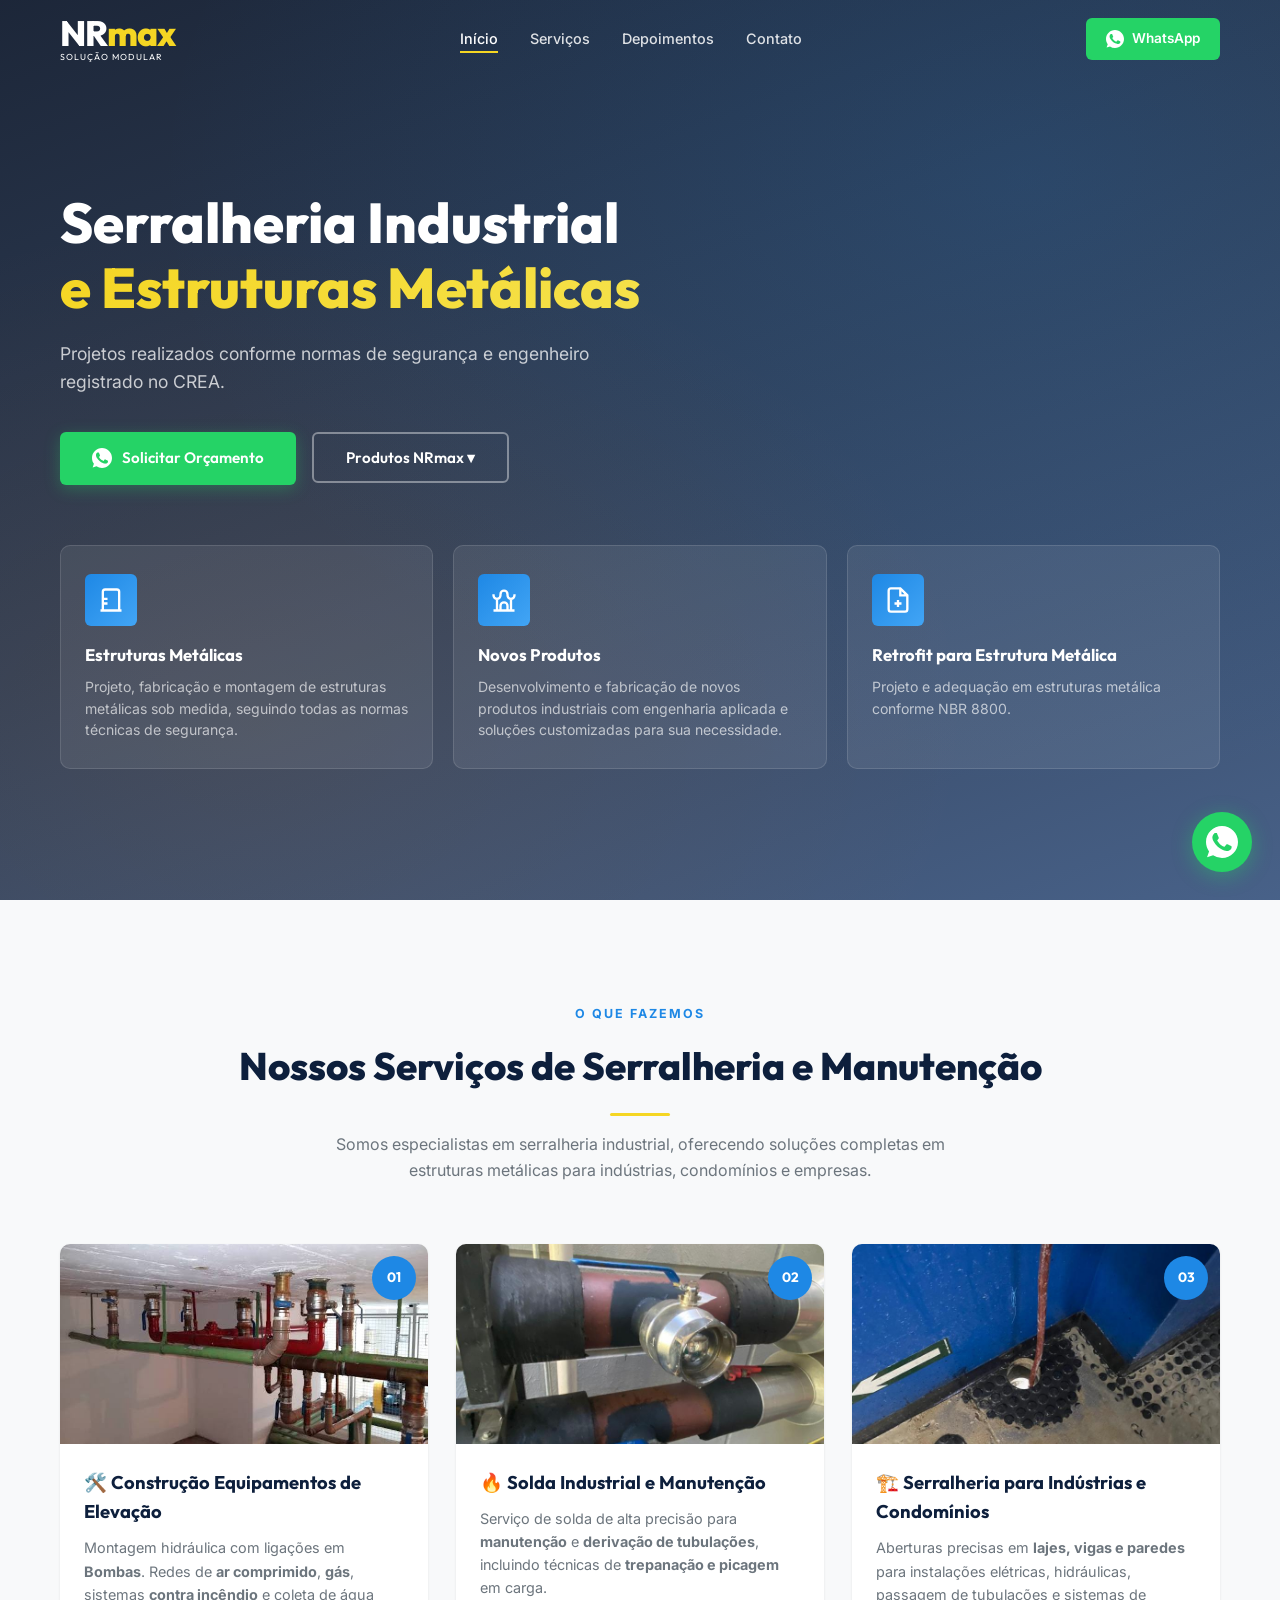
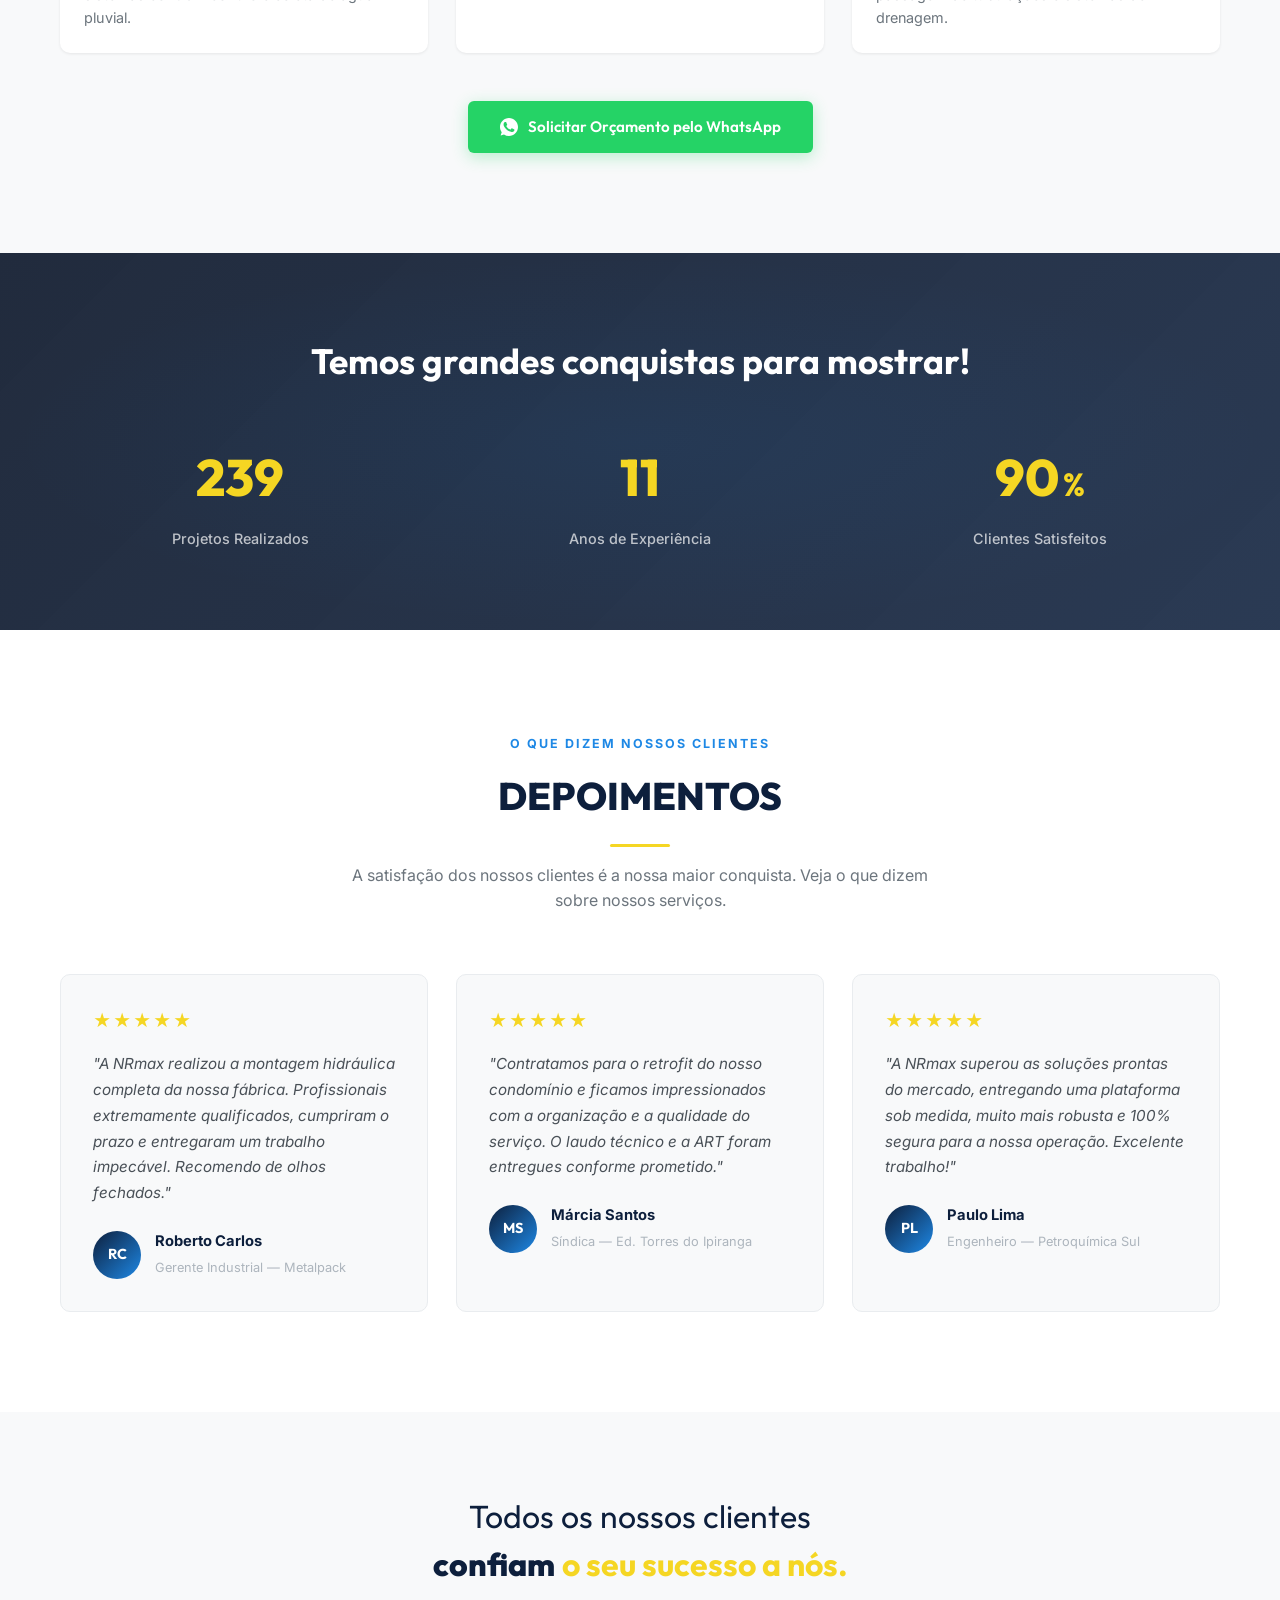
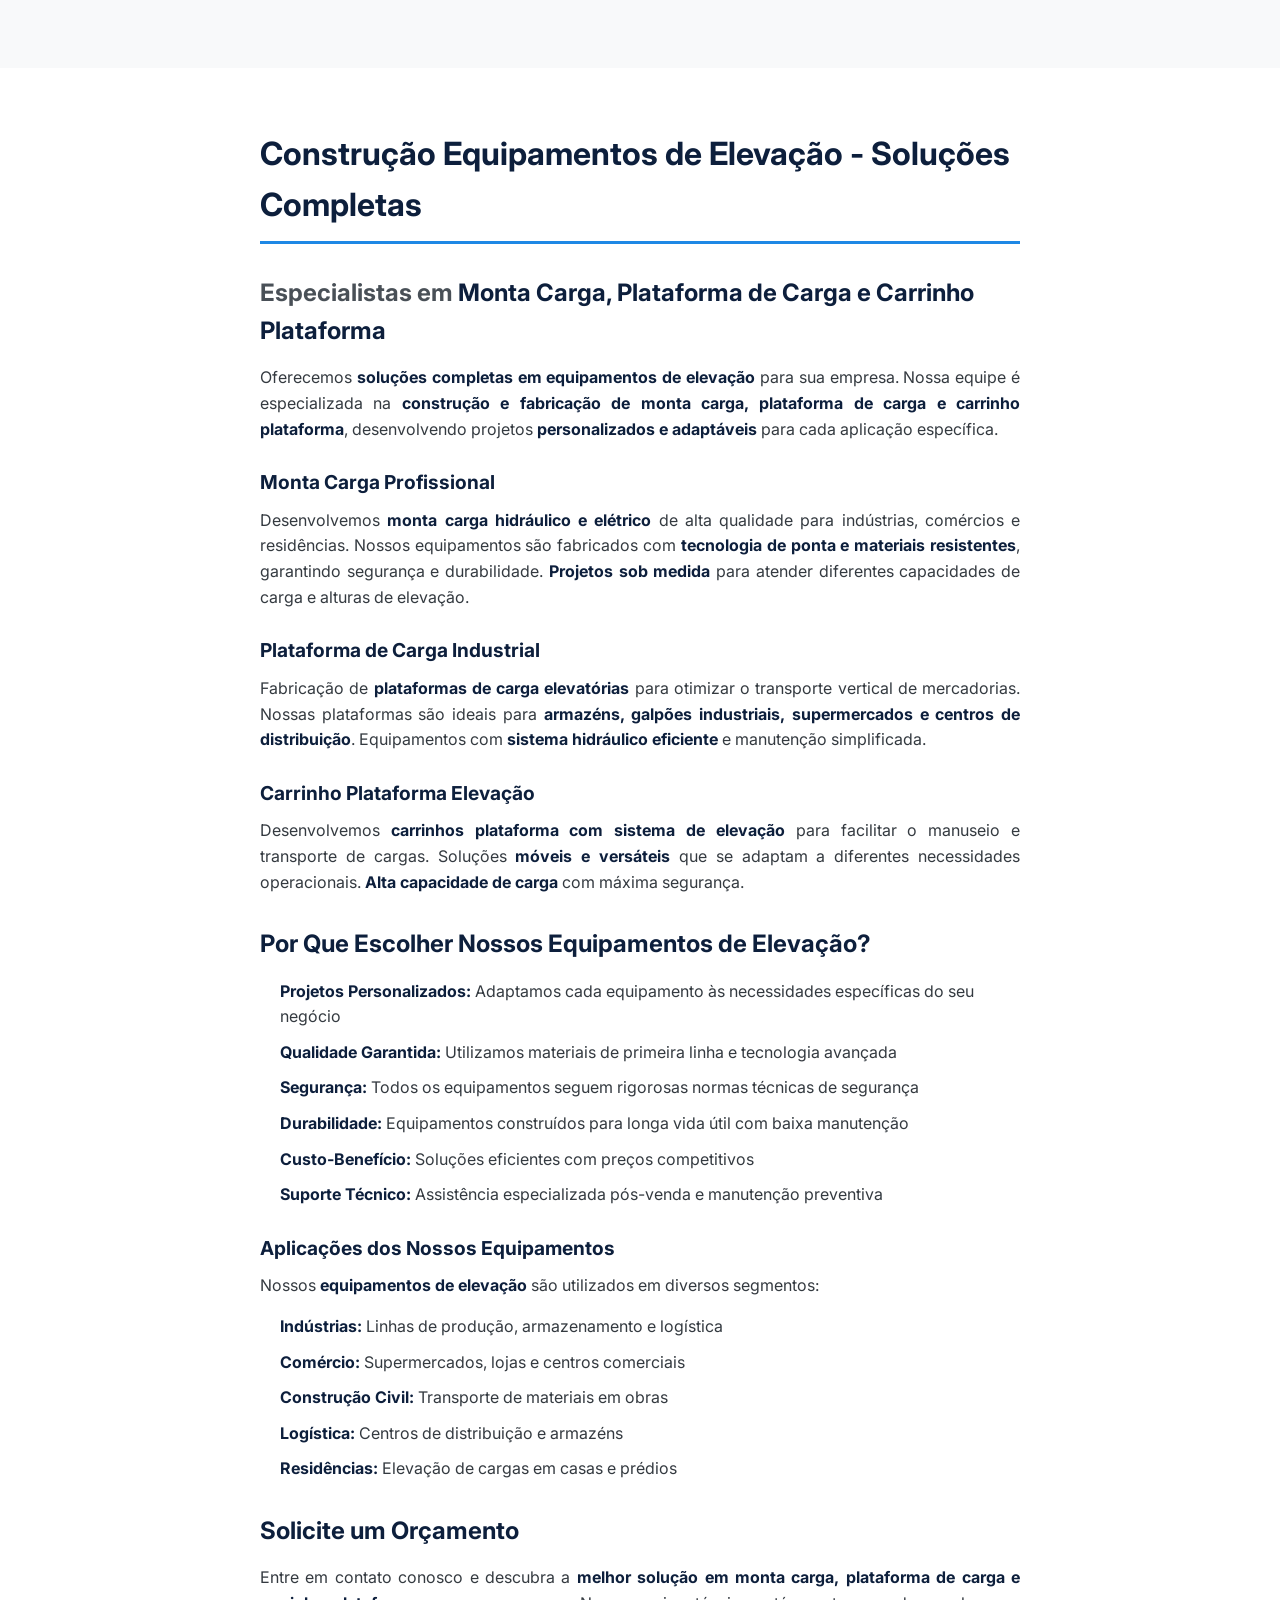
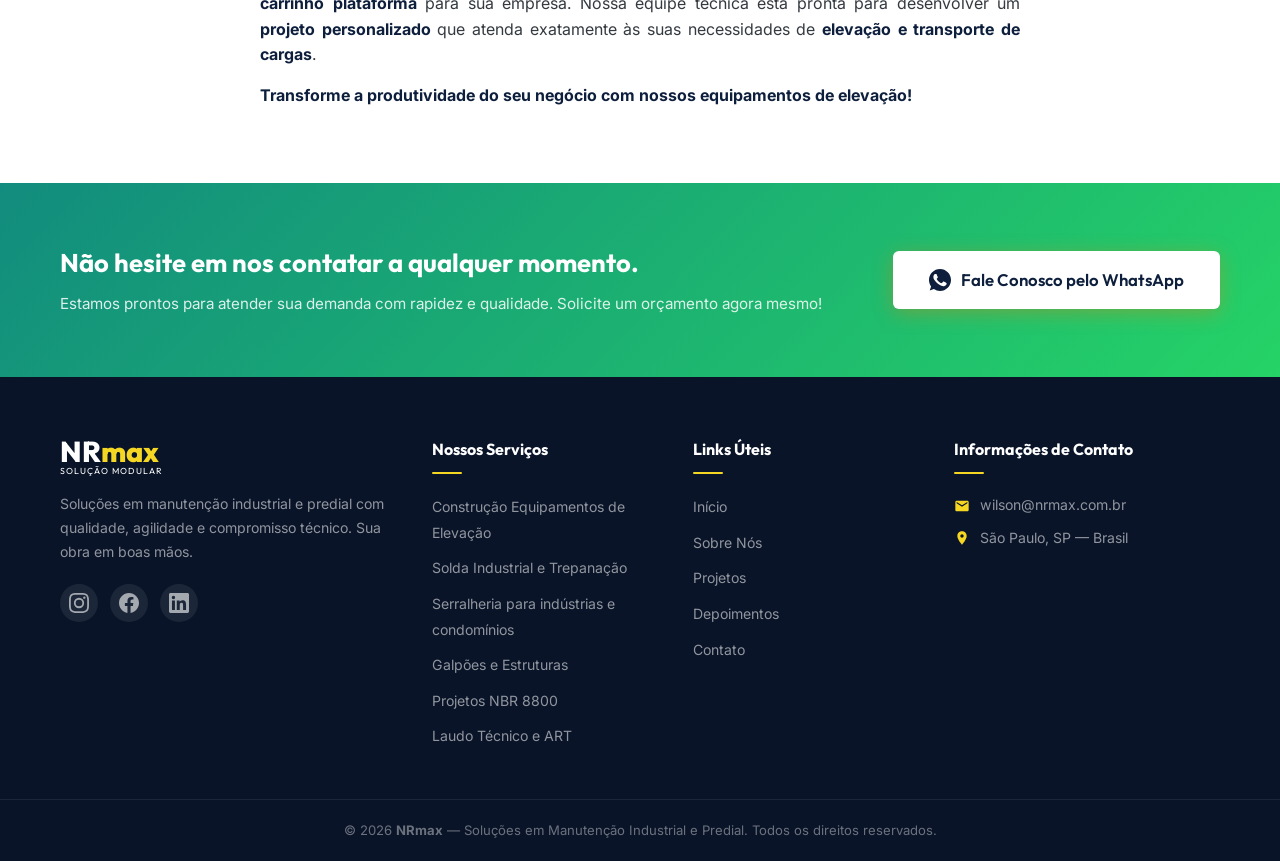
==== index.html @ ecb9a8c0 "feat: adiciona secao SEO equipamentos de elevacao" ====
<!DOCTYPE html>
<html lang="pt-BR">

<head>
    <meta charset="UTF-8">
    <meta name="viewport" content="width=device-width, initial-scale=1.0">
    <meta name="google-site-verification" content="oML-uaiuYmUW7hUOKLRVwJRN2dQovYmiRewHsom52R8" />
    <link rel="icon" type="image/png" href="assets/favicon.png">

    <!-- 1. TÍTULO E DESCRIÇÃO OTIMIZADOS -->
    <title>Serralheria Industrial e Estruturas Metálicas em SP | NRmax</title>
    <meta name="description"
        content="Especialista em serralheria industrial, estruturas metálicas e manutenção predial em São Paulo. Retrofit, tubulações, galpões e laudos com ART. Solicite orçamento!">
    <meta name="keywords"
        content="retrofit industrial, manutenção predial, tubulações, furo em carga, furo em concreto, estruturas metálicas, galpões, laudo técnico, ART, NBR 8800">

    <!-- 2. CANONICAL E OPEN GRAPH (Redes Sociais) -->
    <link rel="canonical" href="https://nrmax.com.br/">
    <meta property="og:title" content="Serralheria Industrial e Estruturas Metálicas em SP | NRmax">
    <meta property="og:description"
        content="Especialista em serralheria, estruturas metálicas e manutenção industrial. Projetos sob medida com qualidade e segurança.">
    <meta property="og:type" content="website">
    <meta property="og:url" content="https://nrmax.com.br/">
    <meta property="og:image" content="https://nrmax.com.br/assets/imagem1.jpg">
    <meta property="og:locale" content="pt_BR">

    <!-- 3. SCHEMA MARKUP (Dados Estruturados para o Google) -->
    <script type="application/ld+json">
    {
      "@context": "https://schema.org",
      "@type": "LocalBusiness",
      "name": "NRmax - Serralheria e Estruturas Metálicas",
      "image": "https://nrmax.com.br/assets/imagem1.jpg",
      "description": "Soluções em manutenção industrial e predial, retrofit, estruturas metálicas e tubulações.",
      "address": {
        "@type": "PostalAddress",
        "addressLocality": "São Paulo",
        "addressRegion": "SP",
        "addressCountry": "BR"
      },
      "telephone": "+55-11-999999999",
      "url": "https://nrmax.com.br/",
      "priceRange": "$$"
    }
    </script>

    <link rel="preconnect" href="https://fonts.googleapis.com">
    <link rel="preconnect" href="https://fonts.gstatic.com" crossorigin>
    <link
        href="https://fonts.googleapis.com/css2?family=Inter:wght@300;400;500;600;700;800;900&family=Outfit:wght@400;500;600;700;800&display=swap"
        rel="stylesheet">
    <link rel="stylesheet" href="styles.css">
</head>

<body>

    <!-- ========== WHATSAPP FLOATING BUTTON ========== -->
    <a href="https://wa.me/5511967809326?text=Olá!%20Gostaria%20de%20solicitar%20um%20orçamento." class="whatsapp-float"
        target="_blank" rel="noopener" aria-label="Fale conosco pelo WhatsApp" id="whatsapp-float">
        <svg viewBox="0 0 32 32" width="32" height="32" fill="#fff">
            <path
                d="M16.004 0h-.008C7.174 0 0 7.176 0 16.004c0 3.5 1.132 6.744 3.054 9.378L1.054 31.2l6.042-1.94a15.9 15.9 0 008.908 2.736C24.826 31.996 32 24.82 32 16.004 32 7.176 24.826 0 16.004 0zm9.35 22.616c-.394 1.11-1.946 2.032-3.194 2.302-.856.182-1.972.328-5.732-1.232-4.81-1.996-7.904-6.876-8.142-7.194-.228-.318-1.918-2.554-1.918-4.872s1.214-3.456 1.644-3.928c.43-.472.94-.59 1.254-.59.314 0 .63.002.904.016.29.014.68-.11 1.064.812.394.946 1.34 3.264 1.458 3.502.118.238.198.514.04.83-.158.318-.238.514-.474.792-.238.278-.498.62-.712.832-.238.238-.486.496-.208.972.278.474 1.234 2.036 2.65 3.298 1.82 1.622 3.354 2.126 3.828 2.364.474.238.752.198 1.03-.118.278-.318 1.194-1.392 1.512-1.87.318-.474.636-.394 1.072-.236.434.158 2.754 1.3 3.228 1.536.474.238.79.354.908.55.118.198.118 1.132-.276 2.224z" />
        </svg>
        <span class="whatsapp-tooltip">Fale Conosco</span>
    </a>

    <!-- ========== HEADER / NAVBAR ========== -->
    <header class="header" id="header">
        <div class="container header-inner">
            <a href="#" class="logo" id="logo">
                <div class="logo-text"><span class="logo-nr">NR</span><span class="logo-max">max</span></div>
                <span class="logo-sub">Solução Modular</span>
            </a>
            <nav class="nav" id="nav">
                <ul class="nav-list">
                    <li><a href="#home" class="nav-link active">Início</a></li>
                    <li><a href="#servicos" class="nav-link">Serviços</a></li>
                    <li><a href="#depoimentos" class="nav-link">Depoimentos</a></li>
                    <li><a href="#contato" class="nav-link">Contato</a></li>
                </ul>
            </nav>
            <a href="https://wa.me/5511967809326?text=Olá!%20Gostaria%20de%20solicitar%20um%20orçamento."
                class="header-whatsapp-btn" target="_blank" rel="noopener" id="header-whatsapp">
                <svg viewBox="0 0 32 32" width="18" height="18" fill="#fff">
                    <path
                        d="M16.004 0h-.008C7.174 0 0 7.176 0 16.004c0 3.5 1.132 6.744 3.054 9.378L1.054 31.2l6.042-1.94a15.9 15.9 0 008.908 2.736C24.826 31.996 32 24.82 32 16.004 32 7.176 24.826 0 16.004 0zm9.35 22.616c-.394 1.11-1.946 2.032-3.194 2.302-.856.182-1.972.328-5.732-1.232-4.81-1.996-7.904-6.876-8.142-7.194-.228-.318-1.918-2.554-1.918-4.872s1.214-3.456 1.644-3.928c.43-.472.94-.59 1.254-.59.314 0 .63.002.904.016.29.014.68-.11 1.064.812.394.946 1.34 3.264 1.458 3.502.118.238.198.514.04.83-.158.318-.238.514-.474.792-.238.278-.498.62-.712.832-.238.238-.486.496-.208.972.278.474 1.234 2.036 2.65 3.298 1.82 1.622 3.354 2.126 3.828 2.364.474.238.752.198 1.03-.118.278-.318 1.194-1.392 1.512-1.87.318-.474.636-.394 1.072-.236.434.158 2.754 1.3 3.228 1.536.474.238.79.354.908.55.118.198.118 1.132-.276 2.224z" />
                </svg>
                WhatsApp
            </a>
            <button class="hamburger" id="hamburger" aria-label="Abrir menu">
                <span></span><span></span><span></span>
            </button>
        </div>
    </header>

    <!-- ========== HERO SECTION ========== -->
    <section class="hero" id="home">
        <div class="hero-overlay"></div>
        <div class="container hero-content">
            <!-- 4. H1 OTIMIZADO COM PALAVRAS-CHAVE -->
            <h1 class="hero-title">
                Serralheria Industrial<br>
                <span class="hero-highlight">e Estruturas Metálicas</span>
            </h1>
            <p class="hero-subtitle">Projetos realizados conforme normas de segurança e engenheiro registrado no CREA.
            </p>
            <div class="hero-buttons">
                <a href="https://wa.me/5511967809326?text=Olá!%20Gostaria%20de%20solicitar%20um%20orçamento."
                    class="btn btn-primary" target="_blank" rel="noopener" id="hero-cta">
                    <svg viewBox="0 0 32 32" width="20" height="20" fill="#fff">
                        <path
                            d="M16.004 0h-.008C7.174 0 0 7.176 0 16.004c0 3.5 1.132 6.744 3.054 9.378L1.054 31.2l6.042-1.94a15.9 15.9 0 008.908 2.736C24.826 31.996 32 24.82 32 16.004 32 7.176 24.826 0 16.004 0zm9.35 22.616c-.394 1.11-1.946 2.032-3.194 2.302-.856.182-1.972.328-5.732-1.232-4.81-1.996-7.904-6.876-8.142-7.194-.228-.318-1.918-2.554-1.918-4.872s1.214-3.456 1.644-3.928c.43-.472.94-.59 1.254-.59.314 0 .63.002.904.016.29.014.68-.11 1.064.812.394.946 1.34 3.264 1.458 3.502.118.238.198.514.04.83-.158.318-.238.514-.474.792-.238.278-.498.62-.712.832-.238.238-.486.496-.208.972.278.474 1.234 2.036 2.65 3.298 1.82 1.622 3.354 2.126 3.828 2.364.474.238.752.198 1.03-.118.278-.318 1.194-1.392 1.512-1.87.318-.474.636-.394 1.072-.236.434.158 2.754 1.3 3.228 1.536.474.238.79.354.908.55.118.198.118 1.132-.276 2.224z" />
                    </svg>
                    Solicitar Orçamento
                </a>
                <div class="dropdown" id="hero-services-btn">
                    <button class="btn btn-outline dropdown-toggle" type="button">Produtos NRmax ▾</button>
                    <div class="dropdown-menu">
                        <a href="https://plataforma.nrmax.com.br/" class="dropdown-item" target="_blank" rel="noopener">Plataforma De Carga</a>
                        <a href="https://freio.nrmax.com.br/" class="dropdown-item" target="_blank" rel="noopener">Freio Para Elevador</a>
                    </div>
                </div>
            </div>
            <!-- Retrofit Cards -->
            <div class="hero-cards">
                <div class="hero-card">
                    <div class="hero-card-icon">
                        <svg viewBox="0 0 24 24" fill="none" stroke="currentColor" stroke-width="2" width="28"
                            height="28">
                            <path
                                d="M19 21V5a2 2 0 00-2-2H7a2 2 0 00-2 2v16m14 0H5m14 0h2m-16 0H3m2-10h4m-4 4h4m6-8h.01M17 11h.01M17 15h.01" />
                        </svg>
                    </div>
                    <h3>Estruturas Metálicas</h3>
                    <p>Projeto, fabricação e montagem de estruturas metálicas sob medida, seguindo todas as normas
                        técnicas de segurança.</p>
                </div>
                <div class="hero-card">
                    <div class="hero-card-icon">
                        <svg viewBox="0 0 24 24" fill="none" stroke="currentColor" stroke-width="2" width="28"
                            height="28">
                            <path
                                d="M3 21h18M3 7v1a3 3 0 006 0V7m0 0a3 3 0 016 0v1a3 3 0 006 0V7M6 21V10m12 11V10M9 21v-4a3 3 0 016 0v4" />
                        </svg>
                    </div>
                    <h3>Novos Produtos</h3>
                    <p>Desenvolvimento e fabricação de novos produtos industriais com engenharia aplicada e soluções
                        customizadas para sua necessidade.</p>
                </div>
                <div class="hero-card">
                    <div class="hero-card-icon">
                        <svg viewBox="0 0 24 24" fill="none" stroke="currentColor" stroke-width="2" width="28"
                            height="28">
                            <path
                                d="M14 2H6a2 2 0 00-2 2v16a2 2 0 002 2h12a2 2 0 002-2V8z M14 2v6h6 M12 18v-6 M9 15h6" />
                        </svg>
                    </div>
                    <h3>Retrofit para Estrutura Metálica</h3>
                    <p>Projeto e adequação em estruturas metálica conforme NBR 8800.</p>
                </div>
            </div>
        </div>
    </section>

    <!-- ========== SERVICES SECTION ========== -->
    <section class="services" id="servicos">
        <div class="container">
            <div class="section-header">
                <span class="section-tag">O QUE FAZEMOS</span>
                <!-- 5. H2 OTIMIZADO -->
                <h2 class="section-title">Nossos Serviços de Serralheria e Manutenção</h2>
                <p class="section-description">Somos especialistas em serralheria industrial, oferecendo soluções
                    completas em estruturas metálicas para indústrias, condomínios e empresas.</p>
            </div>
            <div class="services-grid">
                <!-- Service 1 -->
                <div class="service-card" id="service-tubulacoes">
                    <div class="service-card-image">
                        <!-- 6. ALT TEXT OTIMIZADO -->
                        <img src="assets/imagem1.jpg"
                            alt="Criação de novos produtos e estruturas metálicas sob medida NRmax" loading="lazy">
                        <div class="service-card-overlay">
                            <span class="service-number">01</span>
                        </div>
                    </div>
                    <div class="service-card-content">
                        <!-- 7. EMOJIS E NEGRITOS ADICIONADOS -->
                        <h3>🛠️ Construção Equipamentos de Elevação</h3>
                        <p>Montagem hidráulica com ligações em <strong>Bombas</strong>. Redes de <strong>ar
                                comprimido</strong>, <strong>gás</strong>, sistemas <strong>contra incêndio</strong> e
                            coleta de água pluvial.</p>
                    </div>
                </div>
                <!-- Service 2 -->
                <div class="service-card" id="service-furo-carga">
                    <div class="service-card-image">
                        <img src="assets/imagem2.jpg"
                            alt="Serviço de solda industrial, trepanação e picagem em carga NRmax" loading="lazy">
                        <div class="service-card-overlay">
                            <span class="service-number">02</span>
                        </div>
                    </div>
                    <div class="service-card-content">
                        <h3>🔥 Solda Industrial e Manutenção</h3>
                        <p>Serviço de solda de alta precisão para <strong>manutenção</strong> e <strong>derivação de
                                tubulações</strong>, incluindo técnicas de <strong>trepanação e picagem</strong> em
                            carga.</p>
                    </div>
                </div>
                <!-- Service 3 -->
                <div class="service-card" id="service-furo-concreto">
                    <div class="service-card-image">
                        <img src="assets/imagem3.jpg"
                            alt="Serralheria industrial e predial para condomínios e fábricas NRmax" loading="lazy">
                        <div class="service-card-overlay">
                            <span class="service-number">03</span>
                        </div>
                    </div>
                    <div class="service-card-content">
                        <h3>🏗️ Serralheria para Indústrias e Condomínios</h3>
                        <p>Aberturas precisas em <strong>lajes, vigas e paredes</strong> para instalações elétricas,
                            hidráulicas, passagem de tubulações e sistemas de drenagem.</p>
                    </div>
                </div>
            </div>
            <!-- CTA within services -->
            <div class="services-cta">
                <a href="https://wa.me/5511967809326?text=Olá!%20Gostaria%20de%20saber%20mais%20sobre%20os%20serviços%20da%20NRmax."
                    class="btn btn-primary" target="_blank" rel="noopener" id="services-cta-btn">
                    <svg viewBox="0 0 32 32" width="18" height="18" fill="#fff">
                        <path
                            d="M16.004 0h-.008C7.174 0 0 7.176 0 16.004c0 3.5 1.132 6.744 3.054 9.378L1.054 31.2l6.042-1.94a15.9 15.9 0 008.908 2.736C24.826 31.996 32 24.82 32 16.004 32 7.176 24.826 0 16.004 0zm9.35 22.616c-.394 1.11-1.946 2.032-3.194 2.302-.856.182-1.972.328-5.732-1.232-4.81-1.996-7.904-6.876-8.142-7.194-.228-.318-1.918-2.554-1.918-4.872s1.214-3.456 1.644-3.928c.43-.472.94-.59 1.254-.59.314 0 .63.002.904.016.29.014.68-.11 1.064.812.394.946 1.34 3.264 1.458 3.502.118.238.198.514.04.83-.158.318-.238.514-.474.792-.238.278-.498.62-.712.832-.238.238-.486.496-.208.972.278.474 1.234 2.036 2.65 3.298 1.82 1.622 3.354 2.126 3.828 2.364.474.238.752.198 1.03-.118.278-.318 1.194-1.392 1.512-1.87.318-.474.636-.394 1.072-.236.434.158 2.754 1.3 3.228 1.536.474.238.79.354.908.55.118.198.118 1.132-.276 2.224z" />
                    </svg>
                    Solicitar Orçamento pelo WhatsApp
                </a>
            </div>
        </div>
    </section>

    <!-- ========== STATS / CONQUISTAS SECTION ========== -->
    <section class="stats" id="conquistas">
        <div class="stats-overlay"></div>
        <div class="container stats-content">
            <h2 class="stats-title">Temos grandes conquistas para mostrar!</h2>
            <div class="stats-grid">
                <div class="stat-item">
                    <span class="stat-number" data-target="261">0</span>
                    <span class="stat-label">Projetos Realizados</span>
                </div>
                <div class="stat-item">
                    <span class="stat-number" data-target="12">0</span>
                    <span class="stat-label">Anos de Experiência</span>
                </div>
                <div class="stat-item">
                    <span class="stat-number" data-target="98">0</span>
                    <span class="stat-suffix">%</span>
                    <span class="stat-label">Clientes Satisfeitos</span>
                </div>
            </div>
        </div>
    </section>

    <!-- ========== TESTIMONIALS SECTION ========== -->
    <section class="testimonials" id="depoimentos">
        <div class="container">
            <div class="section-header">
                <span class="section-tag">O QUE DIZEM NOSSOS CLIENTES</span>
                <h2 class="section-title">DEPOIMENTOS</h2>
                <p class="section-description">A satisfação dos nossos clientes é a nossa maior conquista. Veja o que
                    dizem sobre nossos serviços.</p>
            </div>
            <div class="testimonials-grid">
                <div class="testimonial-card" id="testimonial-1">
                    <div class="testimonial-stars">★★★★★</div>
                    <p class="testimonial-text">"A NRmax realizou a montagem hidráulica completa da nossa fábrica.
                        Profissionais extremamente qualificados, cumpriram o prazo e entregaram um trabalho impecável.
                        Recomendo de olhos fechados."</p>
                    <div class="testimonial-author">
                        <div class="testimonial-avatar">RC</div>
                        <div class="testimonial-info">
                            <strong>Roberto Carlos</strong>
                            <span>Gerente Industrial — Metalpack</span>
                        </div>
                    </div>
                </div>
                <div class="testimonial-card" id="testimonial-2">
                    <div class="testimonial-stars">★★★★★</div>
                    <p class="testimonial-text">"Contratamos para o retrofit do nosso condomínio e ficamos
                        impressionados com a organização e a qualidade do serviço. O laudo técnico e a ART foram
                        entregues conforme prometido."</p>
                    <div class="testimonial-author">
                        <div class="testimonial-avatar">MS</div>
                        <div class="testimonial-info">
                            <strong>Márcia Santos</strong>
                            <span>Síndica — Ed. Torres do Ipiranga</span>
                        </div>
                    </div>
                </div>
                <div class="testimonial-card" id="testimonial-3">
                    <div class="testimonial-stars">★★★★★</div>
                    <p class="testimonial-text">"A NRmax superou as soluções prontas do mercado, entregando uma
                        plataforma sob medida, muito mais robusta e 100% segura para a nossa operação. Excelente
                        trabalho!"</p>
                    <div class="testimonial-author">
                        <div class="testimonial-avatar">PL</div>
                        <div class="testimonial-info">
                            <strong>Paulo Lima</strong>
                            <span>Engenheiro — Petroquímica Sul</span>
                        </div>
                    </div>
                </div>
            </div>
        </div>
    </section>

    <!-- ========== TRUST / CLIENTS SECTION ========== -->
    <section class="trust-section">
        <div class="container">
            <h2 class="trust-title">Todos os nossos clientes<br><strong>confiam</strong> <span
                    class="highlight-orange">o seu sucesso a nós.</span></h2>
        </div>
    </section>

    <!-- ========== SEO - EQUIPAMENTOS DE ELEVAÇÃO ========== -->
    <section class="container-seo-elevacao">
        <h1>Construção Equipamentos de Elevação - Soluções Completas</h1>

        <h2>Especialistas em <strong>Monta Carga, Plataforma de Carga e Carrinho Plataforma</strong></h2>

        <p>Oferecemos <strong>soluções completas em equipamentos de elevação</strong> para sua empresa. Nossa equipe é especializada na <strong>construção e fabricação de monta carga, plataforma de carga e carrinho plataforma</strong>, desenvolvendo projetos <strong>personalizados e adaptáveis</strong> para cada aplicação específica.</p>

        <h3><strong>Monta Carga Profissional</strong></h3>
        <p>Desenvolvemos <strong>monta carga hidráulico e elétrico</strong> de alta qualidade para indústrias, comércios e residências. Nossos equipamentos são fabricados com <strong>tecnologia de ponta e materiais resistentes</strong>, garantindo segurança e durabilidade. <strong>Projetos sob medida</strong> para atender diferentes capacidades de carga e alturas de elevação.</p>

        <h3><strong>Plataforma de Carga Industrial</strong></h3>
        <p>Fabricação de <strong>plataformas de carga elevatórias</strong> para otimizar o transporte vertical de mercadorias. Nossas plataformas são ideais para <strong>armazéns, galpões industriais, supermercados e centros de distribuição</strong>. Equipamentos com <strong>sistema hidráulico eficiente</strong> e manutenção simplificada.</p>

        <h3><strong>Carrinho Plataforma Elevação</strong></h3>
        <p>Desenvolvemos <strong>carrinhos plataforma com sistema de elevação</strong> para facilitar o manuseio e transporte de cargas. Soluções <strong>móveis e versáteis</strong> que se adaptam a diferentes necessidades operacionais. <strong>Alta capacidade de carga</strong> com máxima segurança.</p>

        <h2><strong>Por Que Escolher Nossos Equipamentos de Elevação?</strong></h2>

        <ul>
            <li><strong>Projetos Personalizados:</strong> Adaptamos cada equipamento às necessidades específicas do seu negócio</li>
            <li><strong>Qualidade Garantida:</strong> Utilizamos materiais de primeira linha e tecnologia avançada</li>
            <li><strong>Segurança:</strong> Todos os equipamentos seguem rigorosas normas técnicas de segurança</li>
            <li><strong>Durabilidade:</strong> Equipamentos construídos para longa vida útil com baixa manutenção</li>
            <li><strong>Custo-Benefício:</strong> Soluções eficientes com preços competitivos</li>
            <li><strong>Suporte Técnico:</strong> Assistência especializada pós-venda e manutenção preventiva</li>
        </ul>

        <h3><strong>Aplicações dos Nossos Equipamentos</strong></h3>
        <p>Nossos <strong>equipamentos de elevação</strong> são utilizados em diversos segmentos:</p>
        <ul>
            <li><strong>Indústrias:</strong> Linhas de produção, armazenamento e logística</li>
            <li><strong>Comércio:</strong> Supermercados, lojas e centros comerciais</li>
            <li><strong>Construção Civil:</strong> Transporte de materiais em obras</li>
            <li><strong>Logística:</strong> Centros de distribuição e armazéns</li>
            <li><strong>Residências:</strong> Elevação de cargas em casas e prédios</li>
        </ul>

        <h2><strong>Solicite um Orçamento</strong></h2>
        <p>Entre em contato conosco e descubra a <strong>melhor solução em monta carga, plataforma de carga e carrinho plataforma</strong> para sua empresa. Nossa equipe técnica está pronta para desenvolver um <strong>projeto personalizado</strong> que atenda exatamente às suas necessidades de <strong>elevação e transporte de cargas</strong>.</p>

        <p><strong>Transforme a produtividade do seu negócio com nossos equipamentos de elevação!</strong></p>
    </section>

    <!-- ========== CTA BAND ========== -->
    <section class="cta-band" id="contato">
        <div class="container cta-band-content">
            <div class="cta-band-text">
                <h2>Não hesite em nos contatar a qualquer momento.</h2>
                <p>Estamos prontos para atender sua demanda com rapidez e qualidade. Solicite um orçamento agora mesmo!
                </p>
            </div>
            <a href="https://wa.me/5511967809326?text=Olá!%20Gostaria%20de%20solicitar%20um%20orçamento%20com%20a%20NRmax."
                class="btn btn-cta" target="_blank" rel="noopener" id="cta-band-btn">
                <svg viewBox="0 0 32 32" width="22" height="22" fill="#0d1f3c">
                    <path
                        d="M16.004 0h-.008C7.174 0 0 7.176 0 16.004c0 3.5 1.132 6.744 3.054 9.378L1.054 31.2l6.042-1.94a15.9 15.9 0 008.908 2.736C24.826 31.996 32 24.82 32 16.004 32 7.176 24.826 0 16.004 0zm9.35 22.616c-.394 1.11-1.946 2.032-3.194 2.302-.856.182-1.972.328-5.732-1.232-4.81-1.996-7.904-6.876-8.142-7.194-.228-.318-1.918-2.554-1.918-4.872s1.214-3.456 1.644-3.928c.43-.472.94-.59 1.254-.59.314 0 .63.002.904.016.29.014.68-.11 1.064.812.394.946 1.34 3.264 1.458 3.502.118.238.198.514.04.83-.158.318-.238.514-.474.792-.238.278-.498.62-.712.832-.238.238-.486.496-.208.972.278.474 1.234 2.036 2.65 3.298 1.82 1.622 3.354 2.126 3.828 2.364.474.238.752.198 1.03-.118.278-.318 1.194-1.392 1.512-1.87.318-.474.636-.394 1.072-.236.434.158 2.754 1.3 3.228 1.536.474.238.79.354.908.55.118.198.118 1.132-.276 2.224z" />
                </svg>
                Fale Conosco pelo WhatsApp
            </a>
        </div>
    </section>

    <!-- ========== FOOTER ========== -->
    <footer class="footer">
        <div class="container footer-grid">
            <div class="footer-col footer-about">
                <a href="#" class="footer-logo">
                    <div class="logo-text"><span class="logo-nr">NR</span><span class="logo-max">max</span></div>
                    <span class="logo-sub">Solução Modular</span>
                </a>
                <p>Soluções em manutenção industrial e predial com qualidade, agilidade e compromisso técnico. Sua obra
                    em boas mãos.</p>
                <div class="footer-social">
                    <a href="#" aria-label="Instagram" class="social-link">
                        <svg viewBox="0 0 24 24" width="20" height="20" fill="currentColor">
                            <path
                                d="M12 2.163c3.204 0 3.584.012 4.85.07 3.252.148 4.771 1.691 4.919 4.919.058 1.265.069 1.645.069 4.849 0 3.205-.012 3.584-.069 4.849-.149 3.225-1.664 4.771-4.919 4.919-1.266.058-1.644.07-4.85.07-3.204 0-3.584-.012-4.849-.07-3.26-.149-4.771-1.699-4.919-4.92-.058-1.265-.07-1.644-.07-4.849 0-3.204.013-3.583.07-4.849.149-3.227 1.664-4.771 4.919-4.919 1.266-.057 1.645-.069 4.849-.069zM12 0C8.741 0 8.333.014 7.053.072 2.695.272.273 2.69.073 7.052.014 8.333 0 8.741 0 12c0 3.259.014 3.668.072 4.948.2 4.358 2.618 6.78 6.98 6.98C8.333 23.986 8.741 24 12 24c3.259 0 3.668-.014 4.948-.072 4.354-.2 6.782-2.618 6.979-6.98.059-1.28.073-1.689.073-4.948 0-3.259-.014-3.667-.072-4.947-.196-4.354-2.617-6.78-6.979-6.98C15.668.014 15.259 0 12 0zm0 5.838a6.162 6.162 0 100 12.324 6.162 6.162 0 000-12.324zM12 16a4 4 0 110-8 4 4 0 010 8zm6.406-11.845a1.44 1.44 0 100 2.881 1.44 1.44 0 000-2.881z" />
                        </svg>
                    </a>
                    <a href="#" aria-label="Facebook" class="social-link">
                        <svg viewBox="0 0 24 24" width="20" height="20" fill="currentColor">
                            <path
                                d="M24 12.073c0-6.627-5.373-12-12-12s-12 5.373-12 12c0 5.99 4.388 10.954 10.125 11.854v-8.385H7.078v-3.47h3.047V9.43c0-3.007 1.792-4.669 4.533-4.669 1.312 0 2.686.235 2.686.235v2.953H15.83c-1.491 0-1.956.925-1.956 1.874v2.25h3.328l-.532 3.47h-2.796v8.385C19.612 23.027 24 18.062 24 12.073z" />
                        </svg>
                    </a>
                    <a href="#" aria-label="LinkedIn" class="social-link">
                        <svg viewBox="0 0 24 24" width="20" height="20" fill="currentColor">
                            <path
                                d="M20.447 20.452h-3.554v-5.569c0-1.328-.027-3.037-1.852-3.037-1.853 0-2.136 1.445-2.136 2.939v5.667H9.351V9h3.414v1.561h.046c.477-.9 1.637-1.85 3.37-1.85 3.601 0 4.267 2.37 4.267 5.455v6.286zM5.337 7.433a2.062 2.062 0 01-2.063-2.065 2.064 2.064 0 112.063 2.065zm1.782 13.019H3.555V9h3.564v11.452zM22.225 0H1.771C.792 0 0 .774 0 1.729v20.542C0 23.227.792 24 1.771 24h20.451C23.2 24 24 23.227 24 22.271V1.729C24 .774 23.2 0 22.222 0h.003z" />
                        </svg>
                    </a>
                </div>
            </div>
            <div class="footer-col">
                <h4>Nossos Serviços</h4>
                <ul>
                    <!-- 8. LINK DUPLICADO NO FOOTER CORRIGIDO -->
                    <li><a href="#servicos">Construção Equipamentos de Elevação</a></li>
                    <li><a href="#servicos">Solda Industrial e Trepanação</a></li>
                    <li><a href="#servicos">Serralheria para indústrias e condomínios</a></li>
                    <li><a href="#servicos">Galpões e Estruturas</a></li>
                    <li><a href="#servicos">Projetos NBR 8800</a></li>
                    <li><a href="#servicos">Laudo Técnico e ART</a></li>
                </ul>
            </div>
            <div class="footer-col">
                <h4>Links Úteis</h4>
                <ul>
                    <li><a href="#home">Início</a></li>
                    <li><a href="#sobre">Sobre Nós</a></li>
                    <li><a href="#projetos">Projetos</a></li>
                    <li><a href="#depoimentos">Depoimentos</a></li>
                    <li><a href="#contato">Contato</a></li>
                </ul>
            </div>
            <div class="footer-col">
                <h4>Informações de Contato</h4>
                <ul class="footer-contact">
                    <li>
                        <svg viewBox="0 0 24 24" width="16" height="16" fill="currentColor">
                            <path
                                d="M20 4H4c-1.1 0-1.99.9-1.99 2L2 18c0 1.1.9 2 2 2h16c1.1 0 2-.9 2-2V6c0-1.1-.9-2-2-2zm0 4l-8 5-8-5V6l8 5 8-5v2z" />
                        </svg>
                        wilson@nrmax.com.br
                    </li>
                    <li>
                        <svg viewBox="0 0 24 24" width="16" height="16" fill="currentColor">
                            <path
                                d="M12 2C8.13 2 5 5.13 5 9c0 5.25 7 13 7 13s7-7.75 7-13c0-3.87-3.13-7-7-7zm0 9.5c-1.38 0-2.5-1.12-2.5-2.5s1.12-2.5 2.5-2.5 2.5 1.12 2.5 2.5-1.12 2.5-2.5 2.5z" />
                        </svg>
                        São Paulo, SP — Brasil
                    </li>
                </ul>
            </div>
        </div>
        <div class="footer-bottom">
            <div class="container footer-bottom-inner">
                <p>&copy; 2026 <strong>NRmax</strong> — Soluções em Manutenção Industrial e Predial. Todos os direitos
                    reservados.</p>
            </div>
        </div>
    </footer>

    <script src="script.js"></script>
</body>

</html>
---- styles.css ----
/* ========================================
   NRmax — Soluções em Manutenção Industrial e Predial
   Global Stylesheet
   ======================================== */

/* ===== RESET & BASE ===== */
*, *::before, *::after {
    margin: 0;
    padding: 0;
    box-sizing: border-box;
}

:root {
    --primary: #0d1f3c;
    --primary-dark: #091428;
    --primary-light: #1a3a6b;
    --accent: #1e88e5;
    --accent-light: #42a5f5;
    --accent-dark: #1565c0;
    --orange: #f5d623;
    --orange-light: #f5e14b;
    --green-whatsapp: #25d366;
    --green-whatsapp-dark: #128c7e;
    --white: #ffffff;
    --gray-50: #f8f9fa;
    --gray-100: #f1f3f5;
    --gray-200: #e9ecef;
    --gray-300: #dee2e6;
    --gray-400: #ced4da;
    --gray-500: #adb5bd;
    --gray-600: #6c757d;
    --gray-700: #495057;
    --gray-800: #343a40;
    --gray-900: #212529;
    --font-primary: 'Outfit', 'Inter', sans-serif;
    --font-body: 'Inter', sans-serif;
    --shadow-sm: 0 1px 3px rgba(0,0,0,.08);
    --shadow-md: 0 4px 16px rgba(0,0,0,.1);
    --shadow-lg: 0 8px 32px rgba(0,0,0,.15);
    --shadow-xl: 0 16px 48px rgba(0,0,0,.2);
    --radius-sm: 6px;
    --radius-md: 10px;
    --radius-lg: 16px;
    --radius-xl: 24px;
    --transition: .3s cubic-bezier(.4,0,.2,1);
}

html {
    scroll-behavior: smooth;
    font-size: 16px;
}

body {
    font-family: var(--font-body);
    color: var(--gray-800);
    background: var(--white);
    line-height: 1.6;
    overflow-x: hidden;
    -webkit-font-smoothing: antialiased;
    -moz-osx-font-smoothing: grayscale;
}

img {
    max-width: 100%;
    height: auto;
    display: block;
}

a {
    text-decoration: none;
    color: inherit;
    transition: var(--transition);
}

ul {
    list-style: none;
}

.container {
    width: 100%;
    max-width: 1200px;
    margin: 0 auto;
    padding: 0 20px;
}

/* ===== WHATSAPP FLOATING BUTTON ===== */
.whatsapp-float {
    position: fixed;
    bottom: 28px;
    right: 28px;
    width: 60px;
    height: 60px;
    background: var(--green-whatsapp);
    border-radius: 50%;
    display: flex;
    align-items: center;
    justify-content: center;
    z-index: 9999;
    box-shadow: 0 4px 20px rgba(37, 211, 102, .4);
    transition: var(--transition);
    animation: pulseWA 2s infinite;
}

.whatsapp-float:hover {
    transform: scale(1.12);
    box-shadow: 0 6px 28px rgba(37, 211, 102, .55);
}

.whatsapp-float .whatsapp-tooltip {
    position: absolute;
    right: 72px;
    background: var(--gray-900);
    color: var(--white);
    padding: 8px 14px;
    border-radius: var(--radius-sm);
    font-size: .82rem;
    font-weight: 500;
    white-space: nowrap;
    opacity: 0;
    pointer-events: none;
    transform: translateX(8px);
    transition: var(--transition);
}

.whatsapp-float:hover .whatsapp-tooltip {
    opacity: 1;
    transform: translateX(0);
}

@keyframes pulseWA {
    0% { box-shadow: 0 0 0 0 rgba(37,211,102,.5); }
    70% { box-shadow: 0 0 0 16px rgba(37,211,102,0); }
    100% { box-shadow: 0 0 0 0 rgba(37,211,102,0); }
}

/* ===== HEADER ===== */
.header {
    position: fixed;
    top: 0;
    left: 0;
    width: 100%;
    z-index: 1000;
    background: transparent;
    transition: var(--transition);
    padding: 16px 0;
}

.header.scrolled {
    background: rgba(13, 31, 60, .97);
    backdrop-filter: blur(12px);
    padding: 10px 0;
    box-shadow: 0 2px 20px rgba(0,0,0,.2);
}

.header-inner {
    display: flex;
    align-items: center;
    justify-content: space-between;
}

.logo {
    font-family: var(--font-primary);
    font-size: 2.2rem;
    font-weight: 800;
    letter-spacing: -1px;
    display: flex;
    flex-direction: column;
    line-height: 1;
}

.logo-text {
    display: flex;
    align-items: baseline;
}

.logo-nr {
    color: var(--white);
}

.logo-max {
    color: var(--orange);
}

.logo-sub {
    font-size: 0.55rem;
    font-weight: 400;
    color: var(--white);
    letter-spacing: 1px;
    text-transform: uppercase;
    margin-top: 2px;
}

.nav-list {
    display: flex;
    gap: 32px;
}

.nav-link {
    color: rgba(255,255,255,.85);
    font-size: .9rem;
    font-weight: 500;
    position: relative;
    padding: 4px 0;
}

.nav-link::after {
    content: '';
    position: absolute;
    bottom: -2px;
    left: 0;
    width: 0;
    height: 2px;
    background: var(--orange);
    transition: var(--transition);
}

.nav-link:hover,
.nav-link.active {
    color: var(--white);
}

.nav-link:hover::after,
.nav-link.active::after {
    width: 100%;
}

.header-whatsapp-btn {
    display: flex;
    align-items: center;
    gap: 8px;
    background: var(--green-whatsapp);
    color: var(--white);
    padding: 10px 20px;
    border-radius: var(--radius-sm);
    font-size: .85rem;
    font-weight: 600;
    transition: var(--transition);
}

.header-whatsapp-btn:hover {
    background: var(--green-whatsapp-dark);
    transform: translateY(-1px);
}

/* Hamburger */
.hamburger {
    display: none;
    flex-direction: column;
    gap: 5px;
    background: none;
    border: none;
    cursor: pointer;
    padding: 4px;
    z-index: 1001;
}

.hamburger span {
    width: 26px;
    height: 2.5px;
    background: var(--white);
    border-radius: 2px;
    transition: var(--transition);
}

.hamburger.active span:nth-child(1) {
    transform: rotate(45deg) translate(5px, 5px);
}

.hamburger.active span:nth-child(2) {
    opacity: 0;
}

.hamburger.active span:nth-child(3) {
    transform: rotate(-45deg) translate(6px, -6px);
}

/* ===== BUTTONS ===== */
.btn {
    display: inline-flex;
    align-items: center;
    gap: 10px;
    padding: 14px 32px;
    border-radius: var(--radius-sm);
    font-family: var(--font-primary);
    font-size: .95rem;
    font-weight: 600;
    cursor: pointer;
    border: none;
    transition: var(--transition);
    white-space: nowrap;
}

.btn-primary {
    background: var(--green-whatsapp);
    color: var(--white);
    box-shadow: 0 4px 16px rgba(37, 211, 102, .3);
}

.btn-primary:hover {
    background: var(--green-whatsapp-dark);
    transform: translateY(-2px);
    box-shadow: 0 6px 24px rgba(37, 211, 102, .45);
}

.btn-outline {
    background: transparent;
    color: var(--white);
    border: 2px solid rgba(255,255,255,.4);
}

.btn-outline:hover {
    background: rgba(255,255,255,.1);
    border-color: var(--white);
    transform: translateY(-2px);
}

/* Dropdown */
.dropdown {
    position: relative;
    display: inline-block;
    z-index: 10;
}

.dropdown-toggle {
    cursor: pointer;
    display: inline-flex;
    align-items: center;
    gap: 6px;
}

.dropdown-menu {
    display: none;
    position: absolute;
    top: 100%;
    left: 0;
    min-width: 280px;
    background: var(--white);
    border-radius: 8px;
    box-shadow: 0 8px 30px rgba(0,0,0,.18);
    margin-top: 8px;
    z-index: 99999;
    overflow: hidden;
}

.dropdown-menu.show {
    display: block;
}

.dropdown-item {
    display: block;
    padding: 12px 20px;
    color: var(--dark);
    text-decoration: none;
    font-size: 0.95rem;
    cursor: pointer;
    pointer-events: auto;
    position: relative;
    z-index: 1;
    transition: background .2s, color .2s;
}

.dropdown-item:hover {
    background: var(--green-light);
    color: var(--primary);
    text-decoration: underline;
}

.btn-small {
    padding: 10px 24px;
    font-size: .85rem;
}

.btn-light {
    background: var(--white);
    color: var(--primary);
}

.btn-light:hover {
    background: var(--gray-100);
    transform: translateY(-2px);
}

.btn-outline-light {
    background: transparent;
    color: var(--white);
    border: 2px solid rgba(255,255,255,.5);
}

.btn-outline-light:hover {
    background: rgba(255,255,255,.12);
    border-color: var(--white);
}

.btn-cta {
    background: var(--orange);
    color: var(--white);
    padding: 16px 36px;
    font-size: 1.05rem;
    box-shadow: 0 4px 20px rgba(245, 124, 0, .35);
}

.btn-cta:hover {
    background: var(--orange-light);
    transform: translateY(-2px);
    box-shadow: 0 8px 28px rgba(245, 124, 0, .5);
}

/* ===== HERO SECTION ===== */
.hero {
    position: relative;
    min-height: 100vh;
    display: flex;
    align-items: center;
    background: 
        linear-gradient(160deg, rgba(9, 20, 40, .92) 0%, rgba(13, 31, 60, .85) 50%, rgba(26, 58, 107, .8) 100%),
        url('https://images.unsplash.com/photo-1504307651254-35680f356dfd?w=1600&q=80') center/cover no-repeat;
    padding: 140px 0 80px;
}

.hero-overlay {
    position: absolute;
    inset: 0;
    background: 
        radial-gradient(ellipse at 80% 20%, rgba(30, 136, 229, .15) 0%, transparent 60%),
        radial-gradient(ellipse at 20% 80%, rgba(245, 124, 0, .08) 0%, transparent 50%);
    pointer-events: none;
}

.hero-content {
    position: relative;
    z-index: 2;
}

.hero-badge {
    display: inline-block;
    background: rgba(255,255,255,.12);
    backdrop-filter: blur(8px);
    border: 1px solid rgba(255,255,255,.15);
    color: rgba(255,255,255,.9);
    padding: 8px 20px;
    border-radius: 50px;
    font-size: .82rem;
    font-weight: 500;
    letter-spacing: .5px;
    text-transform: uppercase;
    margin-bottom: 28px;
    animation: fadeInUp .6s ease both;
}

.hero-title {
    font-family: var(--font-primary);
    font-size: 3.5rem;
    font-weight: 800;
    color: var(--white);
    line-height: 1.15;
    margin-bottom: 20px;
    animation: fadeInUp .6s ease .1s both;
}

.hero-highlight {
    background: linear-gradient(135deg, var(--orange), var(--orange-light));
    -webkit-background-clip: text;
    -webkit-text-fill-color: transparent;
    background-clip: text;
}

.hero-subtitle {
    color: rgba(255,255,255,.75);
    font-size: 1.1rem;
    max-width: 600px;
    margin-bottom: 36px;
    animation: fadeInUp .6s ease .2s both;
}

.hero-buttons {
    display: flex;
    gap: 16px;
    flex-wrap: wrap;
    margin-bottom: 60px;
    animation: fadeInUp .6s ease .3s both;
    position: relative;
    z-index: 5;
}

/* Hero Retrofit Cards */
.hero-cards {
    display: grid;
    grid-template-columns: repeat(3, 1fr);
    gap: 20px;
    animation: fadeInUp .6s ease .4s both;
    position: relative;
    z-index: 1;
}

.hero-card {
    background: rgba(255,255,255,.08);
    backdrop-filter: blur(12px);
    border: 1px solid rgba(255,255,255,.12);
    border-radius: var(--radius-md);
    padding: 28px 24px;
    transition: var(--transition);
    cursor: default;
}

.hero-card:hover {
    background: rgba(255,255,255,.14);
    border-color: rgba(255,255,255,.25);
    transform: translateY(-4px);
}

.hero-card-icon {
    width: 52px;
    height: 52px;
    background: linear-gradient(135deg, var(--accent), var(--accent-light));
    border-radius: var(--radius-sm);
    display: flex;
    align-items: center;
    justify-content: center;
    color: var(--white);
    margin-bottom: 16px;
}

.hero-card h3 {
    font-family: var(--font-primary);
    color: var(--white);
    font-size: 1.05rem;
    font-weight: 700;
    margin-bottom: 8px;
}

.hero-card p {
    color: rgba(255,255,255,.65);
    font-size: .88rem;
    line-height: 1.5;
}

/* ===== COMMITMENT SECTION ===== */
.commitment {
    position: relative;
    padding: 100px 0;
    background: 
        linear-gradient(135deg, rgba(9, 20, 40, .88) 0%, rgba(13, 31, 60, .82) 100%),
        url('https://images.unsplash.com/photo-1581092160607-ee22621dd758?w=1400&q=80') center/cover no-repeat;
    overflow: hidden;
}

.commitment-bg {
    position: absolute;
    inset: 0;
    background: radial-gradient(ellipse at 70% 50%, rgba(30, 136, 229, .12), transparent 70%);
}

.commitment-content {
    position: relative;
    z-index: 2;
}

.commitment-title {
    font-family: var(--font-primary);
    font-size: 2.5rem;
    font-weight: 700;
    color: var(--white);
    line-height: 1.3;
    margin-bottom: 32px;
}

.highlight-text {
    color: var(--orange);
}

.commitment-buttons {
    display: flex;
    gap: 16px;
    flex-wrap: wrap;
}

/* ===== SERVICES SECTION ===== */
.services {
    padding: 100px 0;
    background: var(--gray-50);
}

.section-header {
    text-align: center;
    margin-bottom: 60px;
}

.section-tag {
    display: inline-block;
    color: var(--accent);
    font-size: .78rem;
    font-weight: 700;
    letter-spacing: 2px;
    text-transform: uppercase;
    margin-bottom: 12px;
}

.section-title {
    font-family: var(--font-primary);
    font-size: 2.4rem;
    font-weight: 800;
    color: var(--primary);
    margin-bottom: 16px;
    position: relative;
}

.section-title::after {
    content: '';
    display: block;
    width: 60px;
    height: 3px;
    background: var(--orange);
    margin: 16px auto 0;
    border-radius: 2px;
}

.section-description {
    color: var(--gray-600);
    font-size: 1rem;
    max-width: 620px;
    margin: 0 auto;
}

/* Services Grid */
.services-grid {
    display: grid;
    grid-template-columns: repeat(3, 1fr);
    gap: 28px;
}

.service-card {
    background: var(--white);
    border-radius: var(--radius-md);
    overflow: hidden;
    box-shadow: var(--shadow-sm);
    transition: var(--transition);
}

.service-card:hover {
    transform: translateY(-6px);
    box-shadow: var(--shadow-lg);
}

.service-card-image {
    position: relative;
    height: 200px;
    overflow: hidden;
}

.service-card-image img {
    width: 100%;
    height: 100%;
    object-fit: cover;
    transition: transform .5s ease;
}

.service-card:hover .service-card-image img {
    transform: scale(1.08);
}

.service-card-overlay {
    position: absolute;
    top: 12px;
    right: 12px;
    width: 44px;
    height: 44px;
    background: var(--accent);
    border-radius: 50%;
    display: flex;
    align-items: center;
    justify-content: center;
}

.service-number {
    color: var(--white);
    font-family: var(--font-primary);
    font-size: .85rem;
    font-weight: 700;
}

.service-card-content {
    padding: 24px;
}

.service-card-content h3 {
    font-family: var(--font-primary);
    font-size: 1.15rem;
    font-weight: 700;
    color: var(--primary);
    margin-bottom: 10px;
}

.service-card-content p {
    color: var(--gray-600);
    font-size: .9rem;
    line-height: 1.6;
}

.services-cta {
    text-align: center;
    margin-top: 48px;
}

/* ===== STATS SECTION ===== */
.stats {
    position: relative;
    padding: 80px 0;
    background: 
        linear-gradient(135deg, rgba(9, 20, 40, .9), rgba(13, 31, 60, .88)),
        url('https://images.unsplash.com/photo-1565008447742-97f6f38c985c?w=1400&q=80') center/cover no-repeat;
}

.stats-overlay {
    position: absolute;
    inset: 0;
    background: radial-gradient(ellipse at 50% 50%, rgba(30, 136, 229, .08), transparent 70%);
}

.stats-content {
    position: relative;
    z-index: 2;
    text-align: center;
}

.stats-title {
    font-family: var(--font-primary);
    font-size: 2.2rem;
    font-weight: 700;
    color: var(--white);
    margin-bottom: 48px;
}

.stats-grid {
    display: grid;
    grid-template-columns: repeat(3, 1fr);
    gap: 40px;
    justify-content: center;
}

.stat-item {
    text-align: center;
}

.stat-number {
    font-family: var(--font-primary);
    font-size: 3.2rem;
    font-weight: 800;
    color: var(--orange);
    display: inline;
}

.stat-suffix {
    font-family: var(--font-primary);
    font-size: 2rem;
    font-weight: 700;
    color: var(--orange);
}

.stat-label {
    display: block;
    color: rgba(255,255,255,.7);
    font-size: .9rem;
    font-weight: 500;
    margin-top: 8px;
}

/* ===== TESTIMONIALS ===== */
.testimonials {
    padding: 100px 0;
    background: var(--white);
}

.testimonials-grid {
    display: grid;
    grid-template-columns: repeat(3, 1fr);
    gap: 28px;
}

.testimonial-card {
    background: var(--gray-50);
    border-radius: var(--radius-md);
    padding: 32px;
    border: 1px solid var(--gray-200);
    transition: var(--transition);
}

.testimonial-card:hover {
    border-color: var(--accent);
    box-shadow: var(--shadow-md);
    transform: translateY(-4px);
}

.testimonial-stars {
    color: var(--orange);
    font-size: 1.1rem;
    letter-spacing: 2px;
    margin-bottom: 16px;
}

.testimonial-text {
    color: var(--gray-700);
    font-size: .95rem;
    font-style: italic;
    line-height: 1.7;
    margin-bottom: 24px;
}

.testimonial-author {
    display: flex;
    align-items: center;
    gap: 14px;
}

.testimonial-avatar {
    width: 48px;
    height: 48px;
    background: linear-gradient(135deg, var(--primary), var(--accent));
    border-radius: 50%;
    display: flex;
    align-items: center;
    justify-content: center;
    color: var(--white);
    font-family: var(--font-primary);
    font-size: .9rem;
    font-weight: 700;
    flex-shrink: 0;
}

.testimonial-info strong {
    display: block;
    font-size: .92rem;
    color: var(--primary);
}

.testimonial-info span {
    font-size: .8rem;
    color: var(--gray-500);
}

/* ===== TRUST SECTION ===== */
.trust-section {
    padding: 80px 0;
    background: var(--gray-50);
    text-align: center;
}

.trust-title {
    font-family: var(--font-primary);
    font-size: 2rem;
    font-weight: 400;
    color: var(--primary);
    line-height: 1.5;
}

.trust-title strong {
    font-weight: 800;
}

.highlight-orange {
    color: var(--orange);
    font-weight: 700;
}

/* ===== PROJECTS SECTION ===== */
.projects {
    padding: 100px 0;
    background: var(--primary);
}

.section-header-light {
    text-align: center;
    margin-bottom: 60px;
}

.section-tag-light {
    display: inline-block;
    color: var(--orange);
    font-size: .78rem;
    font-weight: 700;
    letter-spacing: 2px;
    text-transform: uppercase;
    margin-bottom: 12px;
}

.section-title-light {
    font-family: var(--font-primary);
    font-size: 2.2rem;
    font-weight: 800;
    color: var(--white);
    margin-bottom: 16px;
}

.section-title-light::after {
    content: '';
    display: block;
    width: 60px;
    height: 3px;
    background: var(--orange);
    margin: 16px auto 0;
    border-radius: 2px;
}

.section-description-light {
    color: rgba(255,255,255,.6);
    font-size: 1rem;
    max-width: 600px;
    margin: 0 auto;
}

.projects-grid {
    display: grid;
    grid-template-columns: repeat(3, 1fr);
    gap: 28px;
}

.project-card {
    background: rgba(255,255,255,.06);
    border: 1px solid rgba(255,255,255,.1);
    border-radius: var(--radius-md);
    overflow: hidden;
    transition: var(--transition);
}

.project-card:hover {
    background: rgba(255,255,255,.1);
    border-color: rgba(255,255,255,.2);
    transform: translateY(-6px);
}

.project-image {
    height: 200px;
    overflow: hidden;
}

.project-image img {
    width: 100%;
    height: 100%;
    object-fit: cover;
    transition: transform .5s ease;
}

.project-card:hover .project-image img {
    transform: scale(1.06);
}

.project-content {
    padding: 24px;
}

.project-category {
    display: inline-block;
    background: rgba(245, 124, 0, .15);
    color: var(--orange);
    padding: 4px 12px;
    border-radius: 50px;
    font-size: .72rem;
    font-weight: 700;
    letter-spacing: 1px;
    text-transform: uppercase;
    margin-bottom: 12px;
}

.project-content h3 {
    font-family: var(--font-primary);
    color: var(--white);
    font-size: 1.1rem;
    font-weight: 700;
    margin-bottom: 8px;
}

.project-content p {
    color: rgba(255,255,255,.6);
    font-size: .88rem;
    line-height: 1.6;
    margin-bottom: 16px;
}

.project-link {
    color: var(--orange);
    font-size: .88rem;
    font-weight: 600;
    transition: var(--transition);
}

.project-link:hover {
    color: var(--orange-light);
    letter-spacing: .5px;
}

/* ===== CTA BAND ===== */
.cta-band {
    padding: 60px 0;
    background: linear-gradient(135deg, var(--green-whatsapp-dark), var(--green-whatsapp));
}

.cta-band-content {
    display: flex;
    align-items: center;
    justify-content: space-between;
    gap: 32px;
}

.cta-band-text h2 {
    font-family: var(--font-primary);
    color: var(--white);
    font-size: 1.6rem;
    font-weight: 700;
    margin-bottom: 8px;
}

.cta-band-text p {
    color: rgba(255,255,255,.85);
    font-size: .95rem;
}

.btn-cta {
    background: var(--white);
    color: var(--primary) !important;
    flex-shrink: 0;
}

.btn-cta:hover {
    background: var(--gray-100);
    box-shadow: var(--shadow-lg);
}

/* ===== FOOTER ===== */
.footer {
    background: var(--primary-dark);
    padding: 60px 0 0;
}

.footer-grid {
    display: grid;
    grid-template-columns: 1.5fr 1fr 1fr 1.2fr;
    gap: 40px;
    padding-bottom: 40px;
}

.footer-logo {
    font-family: var(--font-primary);
    font-size: 1.8rem;
    font-weight: 800;
    display: inline-flex;
    flex-direction: column;
    line-height: 1;
    margin-bottom: 16px;
}

.footer-about p {
    color: rgba(255,255,255,.55);
    font-size: .88rem;
    line-height: 1.7;
    margin-bottom: 20px;
}

.footer-social {
    display: flex;
    gap: 12px;
}

.social-link {
    width: 38px;
    height: 38px;
    background: rgba(255,255,255,.08);
    border-radius: 50%;
    display: flex;
    align-items: center;
    justify-content: center;
    color: rgba(255,255,255,.6);
    transition: var(--transition);
}

.social-link:hover {
    background: var(--accent);
    color: var(--white);
    transform: translateY(-2px);
}

.footer-col h4 {
    font-family: var(--font-primary);
    color: var(--white);
    font-size: 1rem;
    font-weight: 700;
    margin-bottom: 20px;
    position: relative;
    padding-bottom: 12px;
}

.footer-col h4::after {
    content: '';
    position: absolute;
    bottom: 0;
    left: 0;
    width: 30px;
    height: 2px;
    background: var(--orange);
    border-radius: 2px;
}

.footer-col ul li {
    margin-bottom: 10px;
}

.footer-col ul li a {
    color: rgba(255,255,255,.55);
    font-size: .88rem;
    transition: var(--transition);
}

.footer-col ul li a:hover {
    color: var(--orange);
    padding-left: 4px;
}

.footer-contact li {
    display: flex;
    align-items: center;
    gap: 10px;
    color: rgba(255,255,255,.55);
    font-size: .88rem;
}

.footer-contact li svg {
    flex-shrink: 0;
    color: var(--orange);
    fill: var(--orange);
}

.footer-bottom {
    border-top: 1px solid rgba(255,255,255,.08);
    padding: 20px 0;
}

.footer-bottom-inner {
    text-align: center;
}

.footer-bottom p {
    color: rgba(255,255,255,.4);
    font-size: .82rem;
}

/* ===== ANIMATIONS ===== */
@keyframes fadeInUp {
    from {
        opacity: 0;
        transform: translateY(24px);
    }
    to {
        opacity: 1;
        transform: translateY(0);
    }
}

.reveal {
    opacity: 0;
    transform: translateY(30px);
    transition: opacity .6s ease, transform .6s ease;
}

.reveal.visible {
    opacity: 1;
    transform: translateY(0);
}

/* ===== RESPONSIVE ===== */
@media (max-width: 1024px) {
    .hero-title {
        font-size: 2.8rem;
    }

    .hero-cards {
        grid-template-columns: repeat(3, 1fr);
        gap: 16px;
    }

    .services-grid,
    .testimonials-grid,
    .projects-grid {
        grid-template-columns: repeat(2, 1fr);
    }

    .stats-grid {
        grid-template-columns: repeat(4, 1fr);
        gap: 24px;
    }

    .footer-grid {
        grid-template-columns: 1fr 1fr;
    }
}

@media (max-width: 768px) {
    .logo {
        font-size: 2rem;
    }

    .logo-sub {
        font-size: 0.55rem;
    }

    .nav {
        position: fixed;
        top: 0;
        right: -100%;
        width: 280px;
        height: 100vh;
        background: var(--primary-dark);
        padding: 80px 32px 32px;
        transition: var(--transition);
        z-index: 999;
    }

    .nav.active {
        right: 0;
        box-shadow: -4px 0 20px rgba(0,0,0,.3);
    }

    .nav-list {
        flex-direction: column;
        gap: 20px;
    }

    .nav-link {
        font-size: 1rem;
    }

    .header-whatsapp-btn {
        display: none;
    }

    .hamburger {
        display: flex;
    }

    .hero {
        padding: 120px 0 60px;
        min-height: auto;
    }

    .hero-title {
        font-size: 2.2rem;
    }

    .hero-subtitle {
        font-size: 1rem;
    }

    .hero-cards {
        grid-template-columns: 1fr;
        gap: 14px;
    }

    .hero-card {
        padding: 20px;
    }

    .commitment-title {
        font-size: 1.8rem;
    }

    .section-title,
    .section-title-light {
        font-size: 1.8rem;
    }

    .services-grid,
    .testimonials-grid,
    .projects-grid {
        grid-template-columns: 1fr;
    }

    .stats-grid {
        grid-template-columns: repeat(2, 1fr);
        gap: 32px;
    }

    .stat-number {
        font-size: 2.5rem;
    }

    .stats-title {
        font-size: 1.6rem;
    }

    .cta-band-content {
        flex-direction: column;
        text-align: center;
    }

    .footer-grid {
        grid-template-columns: 1fr;
        gap: 32px;
    }

    .trust-title {
        font-size: 1.5rem;
    }
}

@media (max-width: 480px) {
    .hero-title {
        font-size: 1.8rem;
    }

    .hero-buttons {
        flex-direction: column;
    }

    .hero-buttons .btn {
        justify-content: center;
        width: 100%;
    }

    .stats-grid {
        grid-template-columns: repeat(2, 1fr);
        gap: 24px;
    }

    .stat-number {
        font-size: 2rem;
    }

    .whatsapp-float {
        bottom: 20px;
        right: 20px;
        width: 54px;
        height: 54px;
    }
}

/* SEO - Equipamentos de Elevação */
.container-seo-elevacao {
    max-width: 800px;
    margin: 0 auto;
    padding: 60px 20px;
    line-height: 1.6;
    color: var(--dark);
}

.container-seo-elevacao h1 {
    color: var(--primary);
    font-size: 2em;
    margin-bottom: 20px;
    border-bottom: 3px solid var(--accent);
    padding-bottom: 10px;
}

.container-seo-elevacao h2 {
    color: var(--gray-700);
    font-size: 1.5em;
    margin-top: 30px;
    margin-bottom: 15px;
}

.container-seo-elevacao h3 {
    color: var(--accent);
    font-size: 1.2em;
    margin-top: 25px;
    margin-bottom: 10px;
}

.container-seo-elevacao p {
    margin-bottom: 15px;
    text-align: justify;
}

.container-seo-elevacao ul {
    margin: 15px 0;
    padding-left: 20px;
}

.container-seo-elevacao li {
    margin-bottom: 10px;
}

.container-seo-elevacao strong {
    color: var(--primary);
    font-weight: 700;
}
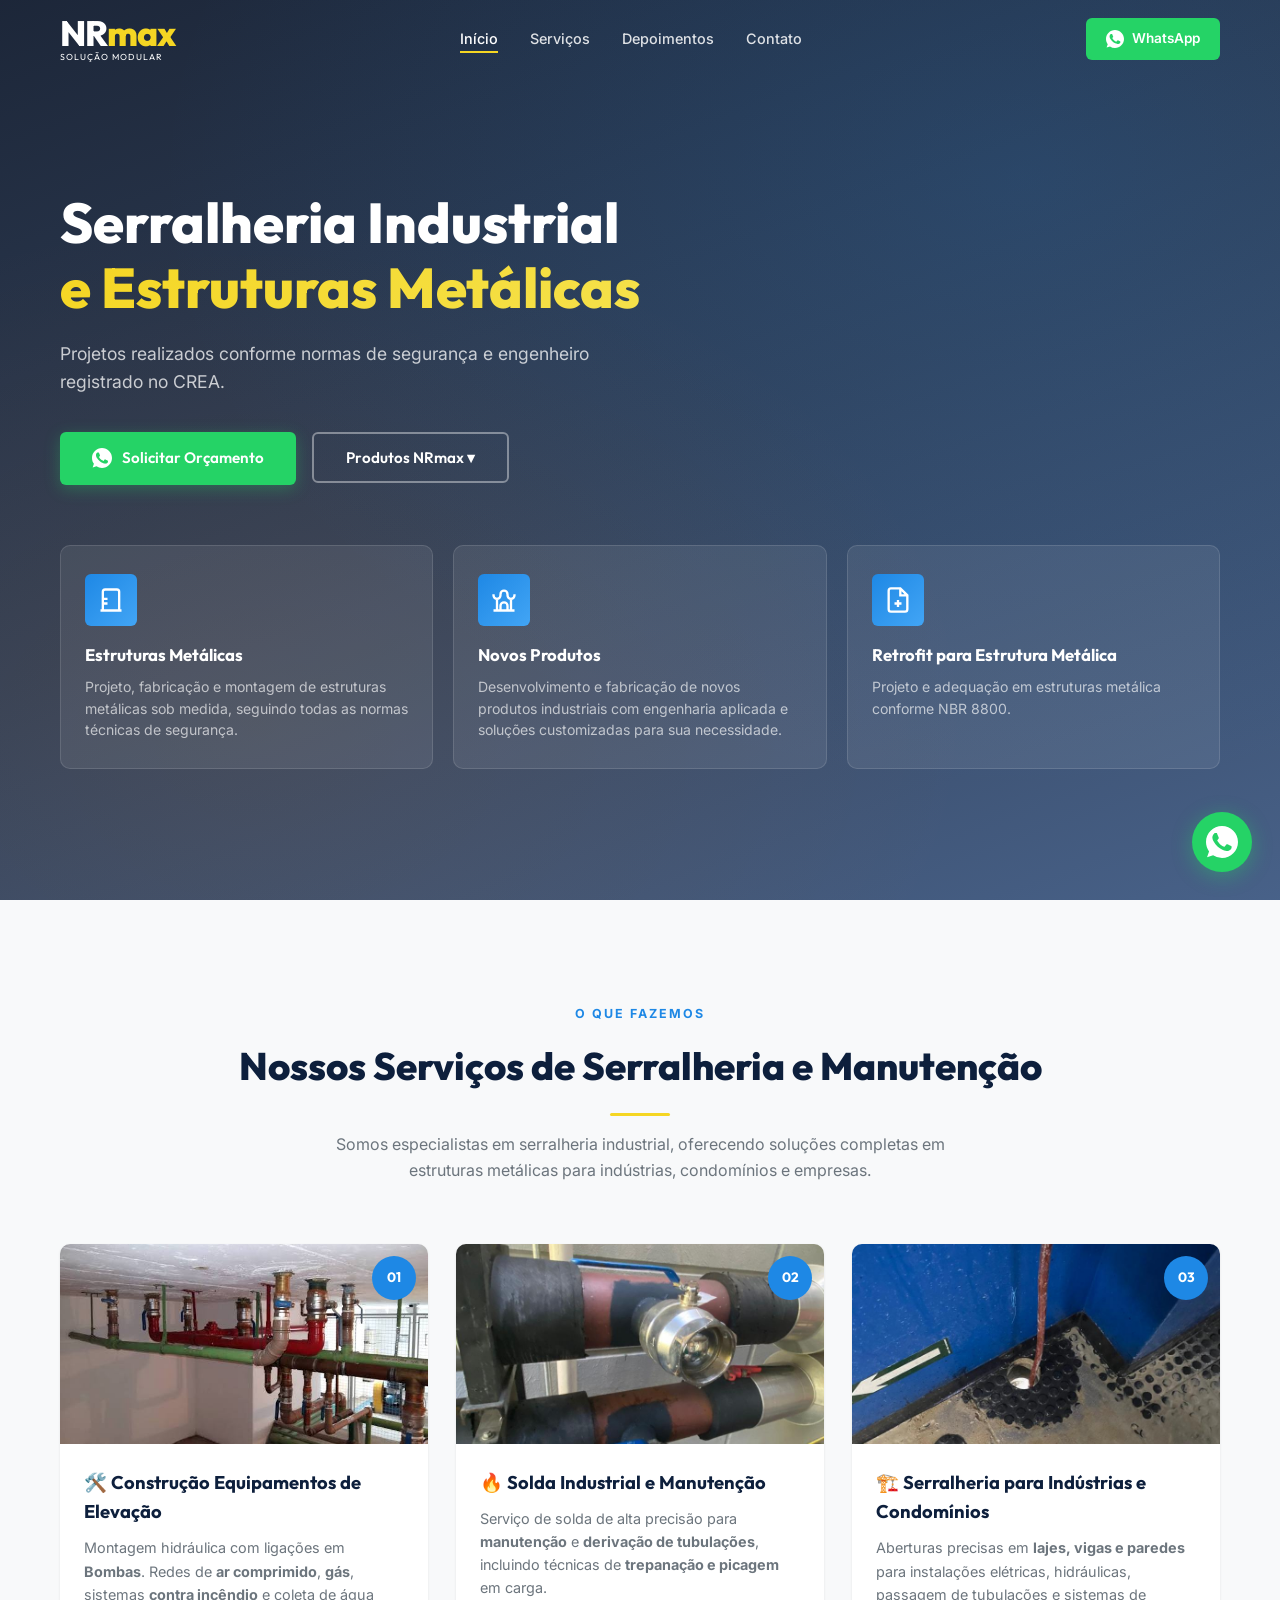
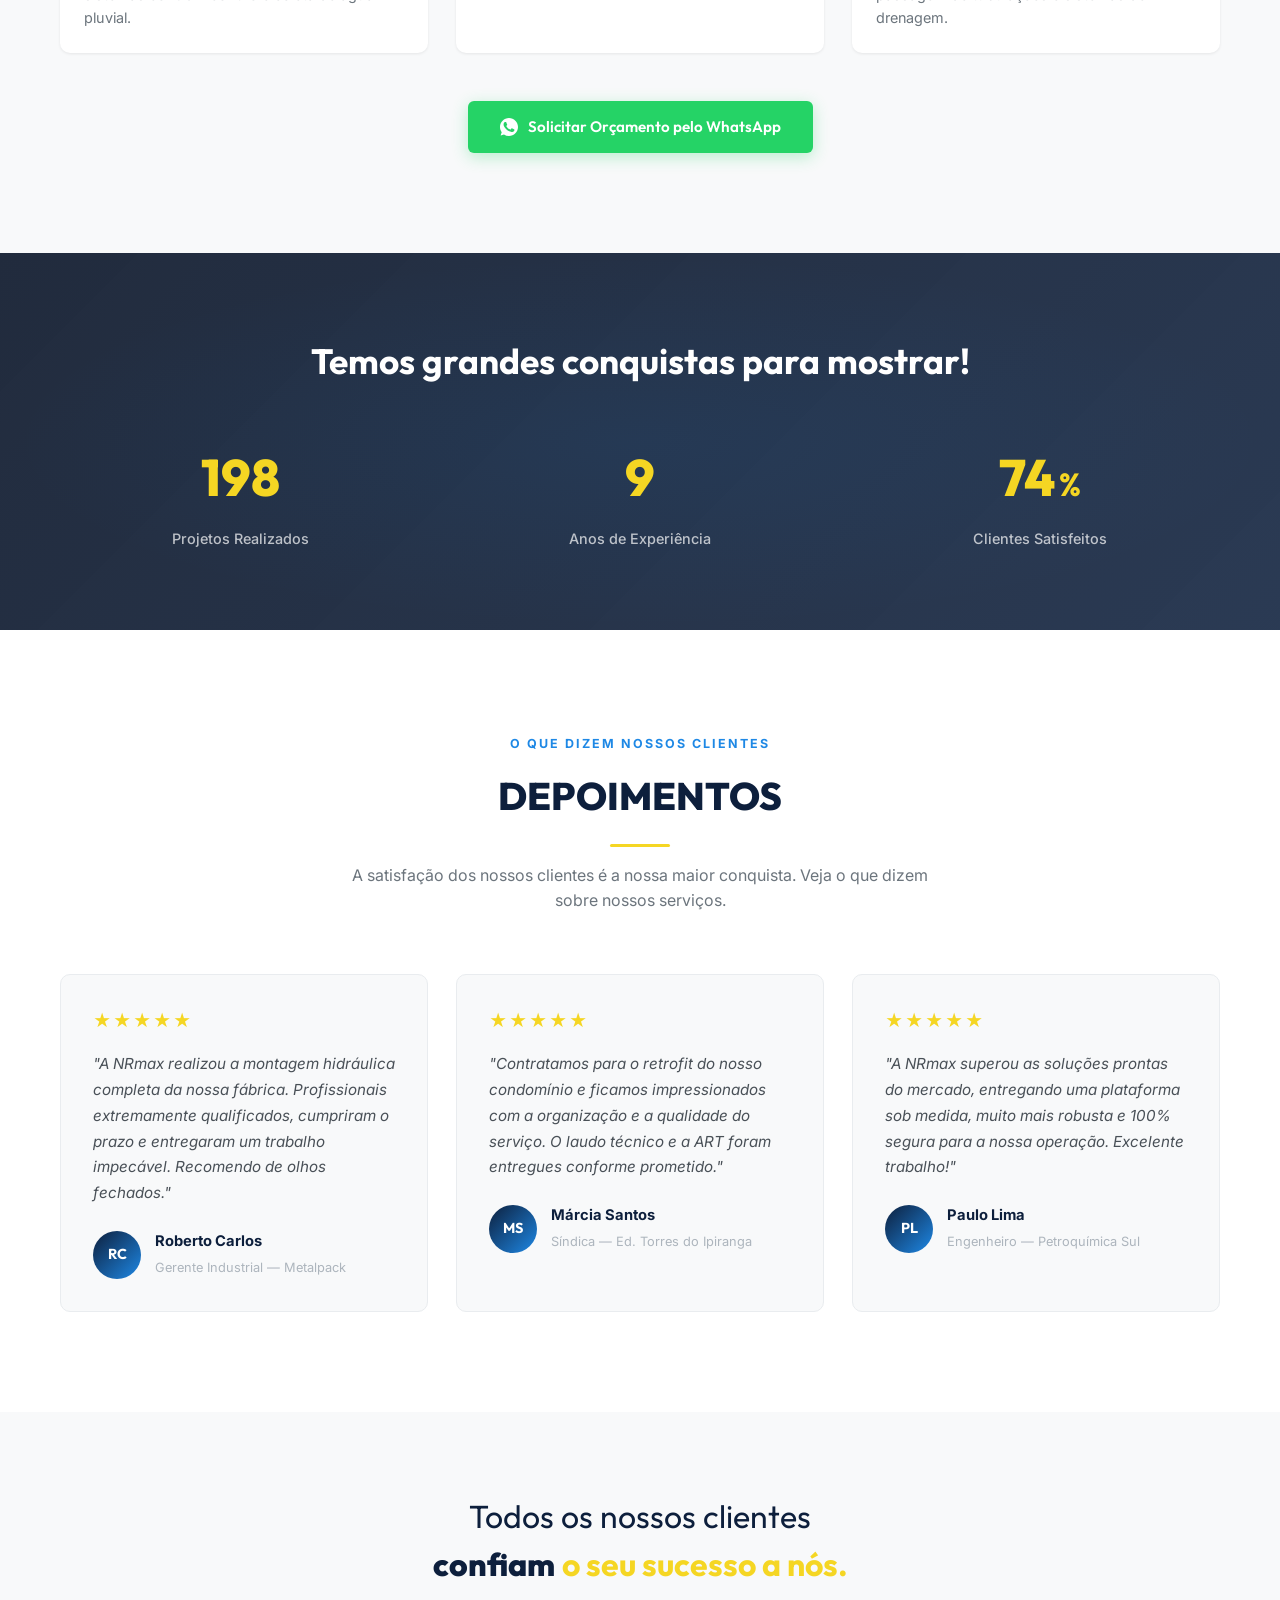
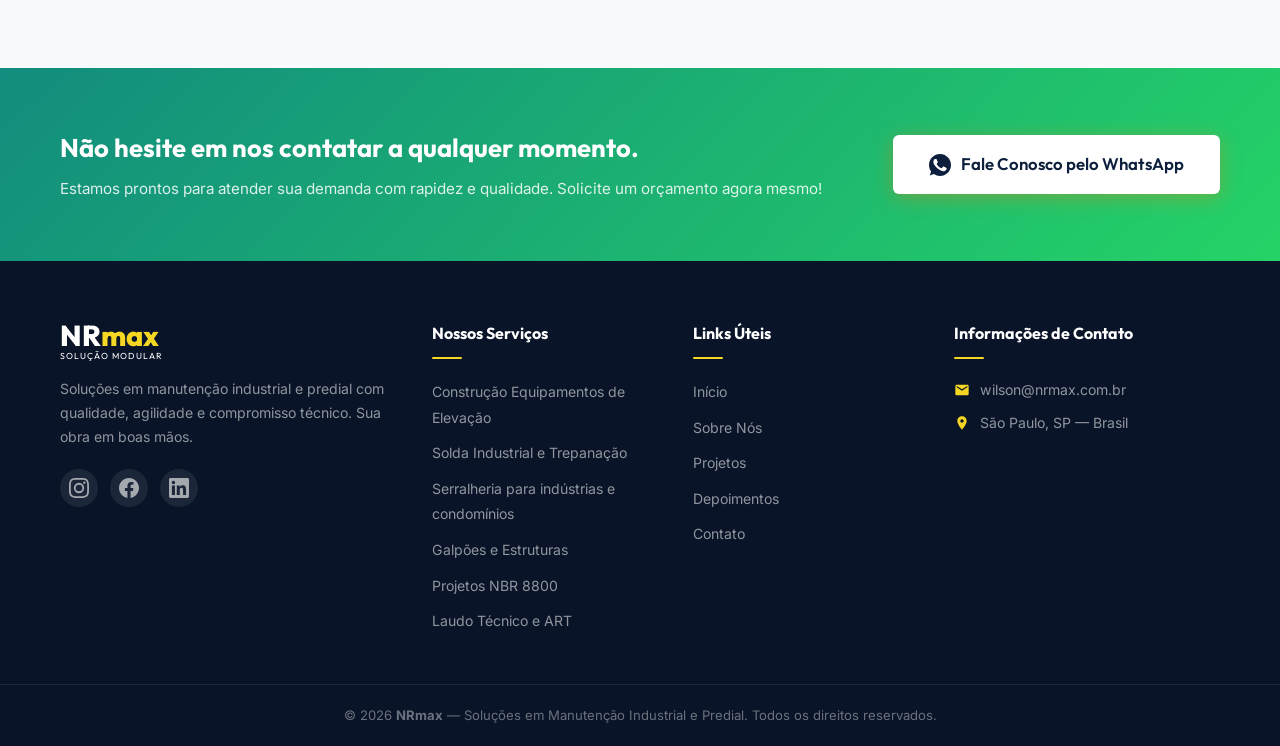
==== commit 8e0c77d5: "Revert "feat: adiciona secao SEO equipamentos de elevacao" This reverts commit ecb9a8c0a2fa2e1477cb2" ====
--- a/index.html
+++ b/index.html
@@ -321,50 +321,6 @@
         </div>
     </section>
 
-    <!-- ========== SEO - EQUIPAMENTOS DE ELEVAÇÃO ========== -->
-    <section class="container-seo-elevacao">
-        <h1>Construção Equipamentos de Elevação - Soluções Completas</h1>
-
-        <h2>Especialistas em <strong>Monta Carga, Plataforma de Carga e Carrinho Plataforma</strong></h2>
-
-        <p>Oferecemos <strong>soluções completas em equipamentos de elevação</strong> para sua empresa. Nossa equipe é especializada na <strong>construção e fabricação de monta carga, plataforma de carga e carrinho plataforma</strong>, desenvolvendo projetos <strong>personalizados e adaptáveis</strong> para cada aplicação específica.</p>
-
-        <h3><strong>Monta Carga Profissional</strong></h3>
-        <p>Desenvolvemos <strong>monta carga hidráulico e elétrico</strong> de alta qualidade para indústrias, comércios e residências. Nossos equipamentos são fabricados com <strong>tecnologia de ponta e materiais resistentes</strong>, garantindo segurança e durabilidade. <strong>Projetos sob medida</strong> para atender diferentes capacidades de carga e alturas de elevação.</p>
-
-        <h3><strong>Plataforma de Carga Industrial</strong></h3>
-        <p>Fabricação de <strong>plataformas de carga elevatórias</strong> para otimizar o transporte vertical de mercadorias. Nossas plataformas são ideais para <strong>armazéns, galpões industriais, supermercados e centros de distribuição</strong>. Equipamentos com <strong>sistema hidráulico eficiente</strong> e manutenção simplificada.</p>
-
-        <h3><strong>Carrinho Plataforma Elevação</strong></h3>
-        <p>Desenvolvemos <strong>carrinhos plataforma com sistema de elevação</strong> para facilitar o manuseio e transporte de cargas. Soluções <strong>móveis e versáteis</strong> que se adaptam a diferentes necessidades operacionais. <strong>Alta capacidade de carga</strong> com máxima segurança.</p>
-
-        <h2><strong>Por Que Escolher Nossos Equipamentos de Elevação?</strong></h2>
-
-        <ul>
-            <li><strong>Projetos Personalizados:</strong> Adaptamos cada equipamento às necessidades específicas do seu negócio</li>
-            <li><strong>Qualidade Garantida:</strong> Utilizamos materiais de primeira linha e tecnologia avançada</li>
-            <li><strong>Segurança:</strong> Todos os equipamentos seguem rigorosas normas técnicas de segurança</li>
-            <li><strong>Durabilidade:</strong> Equipamentos construídos para longa vida útil com baixa manutenção</li>
-            <li><strong>Custo-Benefício:</strong> Soluções eficientes com preços competitivos</li>
-            <li><strong>Suporte Técnico:</strong> Assistência especializada pós-venda e manutenção preventiva</li>
-        </ul>
-
-        <h3><strong>Aplicações dos Nossos Equipamentos</strong></h3>
-        <p>Nossos <strong>equipamentos de elevação</strong> são utilizados em diversos segmentos:</p>
-        <ul>
-            <li><strong>Indústrias:</strong> Linhas de produção, armazenamento e logística</li>
-            <li><strong>Comércio:</strong> Supermercados, lojas e centros comerciais</li>
-            <li><strong>Construção Civil:</strong> Transporte de materiais em obras</li>
-            <li><strong>Logística:</strong> Centros de distribuição e armazéns</li>
-            <li><strong>Residências:</strong> Elevação de cargas em casas e prédios</li>
-        </ul>
-
-        <h2><strong>Solicite um Orçamento</strong></h2>
-        <p>Entre em contato conosco e descubra a <strong>melhor solução em monta carga, plataforma de carga e carrinho plataforma</strong> para sua empresa. Nossa equipe técnica está pronta para desenvolver um <strong>projeto personalizado</strong> que atenda exatamente às suas necessidades de <strong>elevação e transporte de cargas</strong>.</p>
-
-        <p><strong>Transforme a produtividade do seu negócio com nossos equipamentos de elevação!</strong></p>
-    </section>
-
     <!-- ========== CTA BAND ========== -->
     <section class="cta-band" id="contato">
         <div class="container cta-band-content">
--- a/styles.css
+++ b/styles.css
@@ -1329,53 +1329,3 @@
         height: 54px;
     }
 }
-
-/* SEO - Equipamentos de Elevação */
-.container-seo-elevacao {
-    max-width: 800px;
-    margin: 0 auto;
-    padding: 60px 20px;
-    line-height: 1.6;
-    color: var(--dark);
-}
-
-.container-seo-elevacao h1 {
-    color: var(--primary);
-    font-size: 2em;
-    margin-bottom: 20px;
-    border-bottom: 3px solid var(--accent);
-    padding-bottom: 10px;
-}
-
-.container-seo-elevacao h2 {
-    color: var(--gray-700);
-    font-size: 1.5em;
-    margin-top: 30px;
-    margin-bottom: 15px;
-}
-
-.container-seo-elevacao h3 {
-    color: var(--accent);
-    font-size: 1.2em;
-    margin-top: 25px;
-    margin-bottom: 10px;
-}
-
-.container-seo-elevacao p {
-    margin-bottom: 15px;
-    text-align: justify;
-}
-
-.container-seo-elevacao ul {
-    margin: 15px 0;
-    padding-left: 20px;
-}
-
-.container-seo-elevacao li {
-    margin-bottom: 10px;
-}
-
-.container-seo-elevacao strong {
-    color: var(--primary);
-    font-weight: 700;
-}
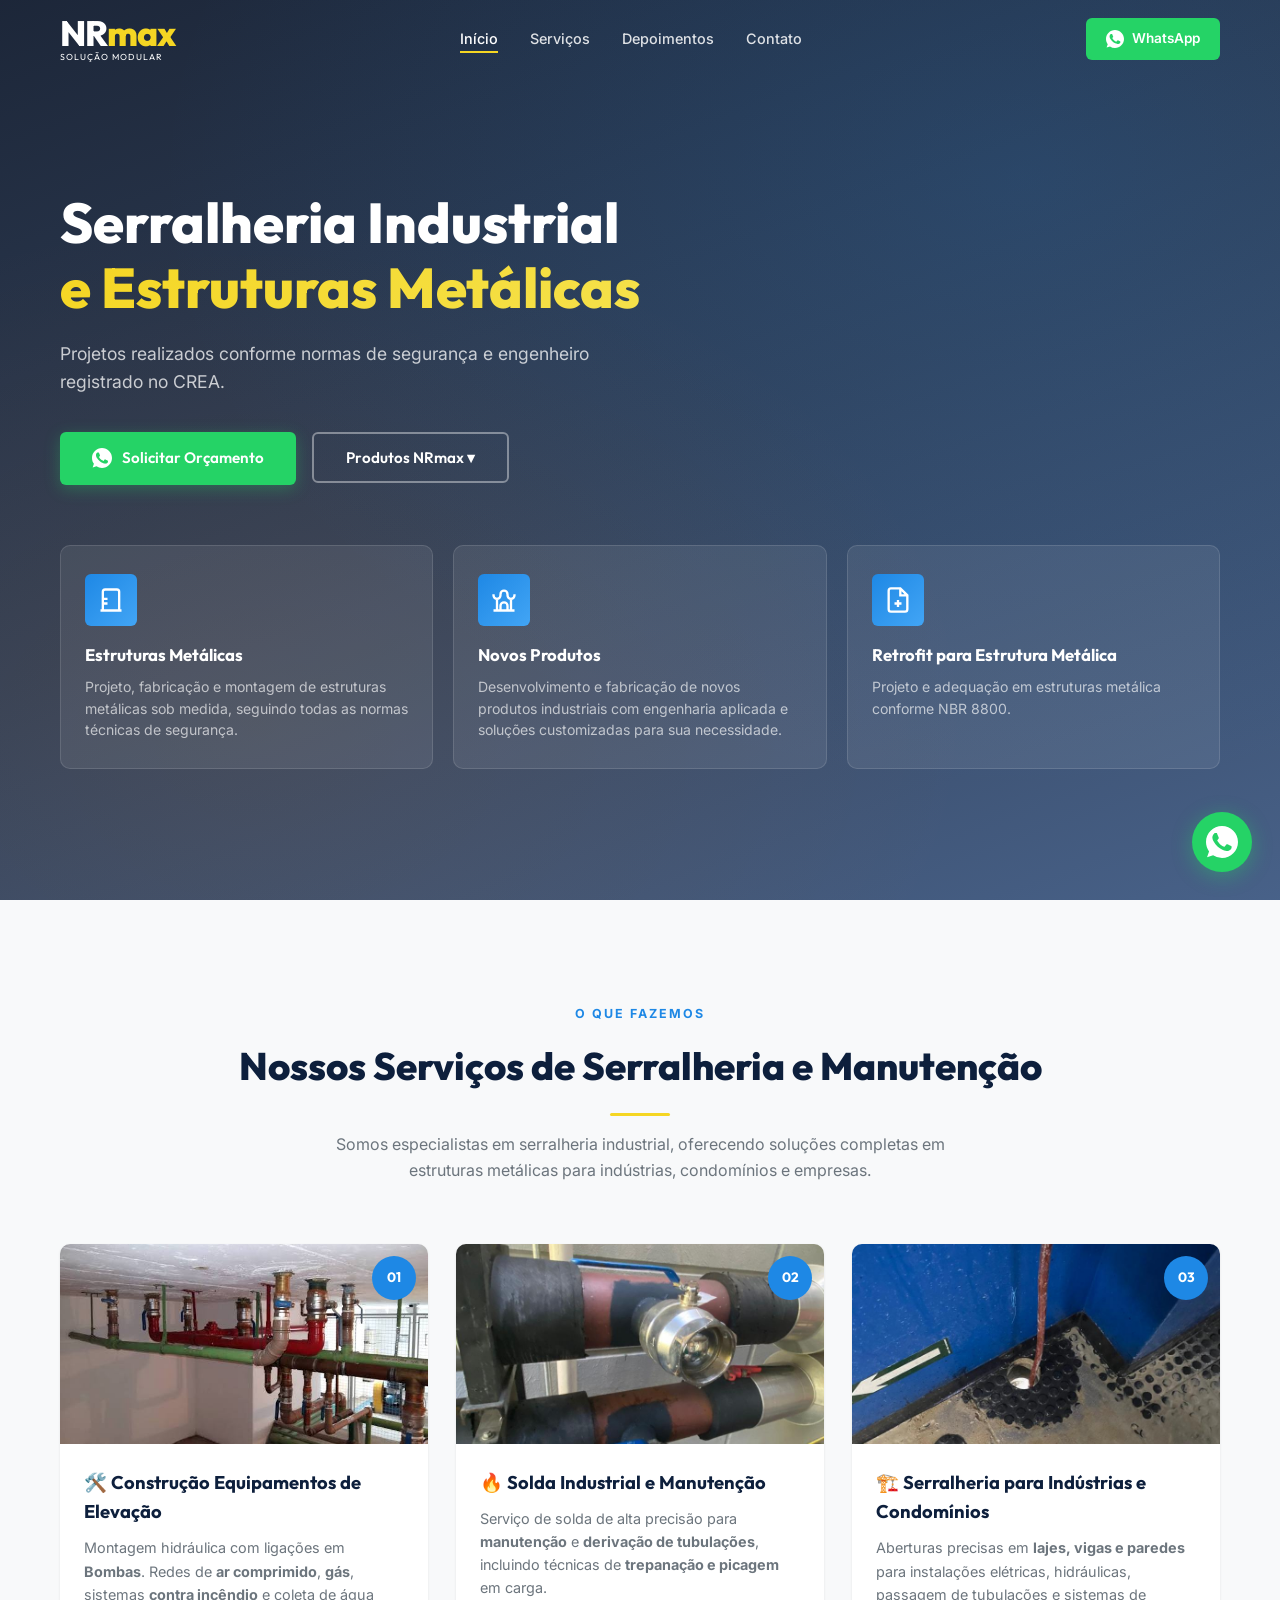
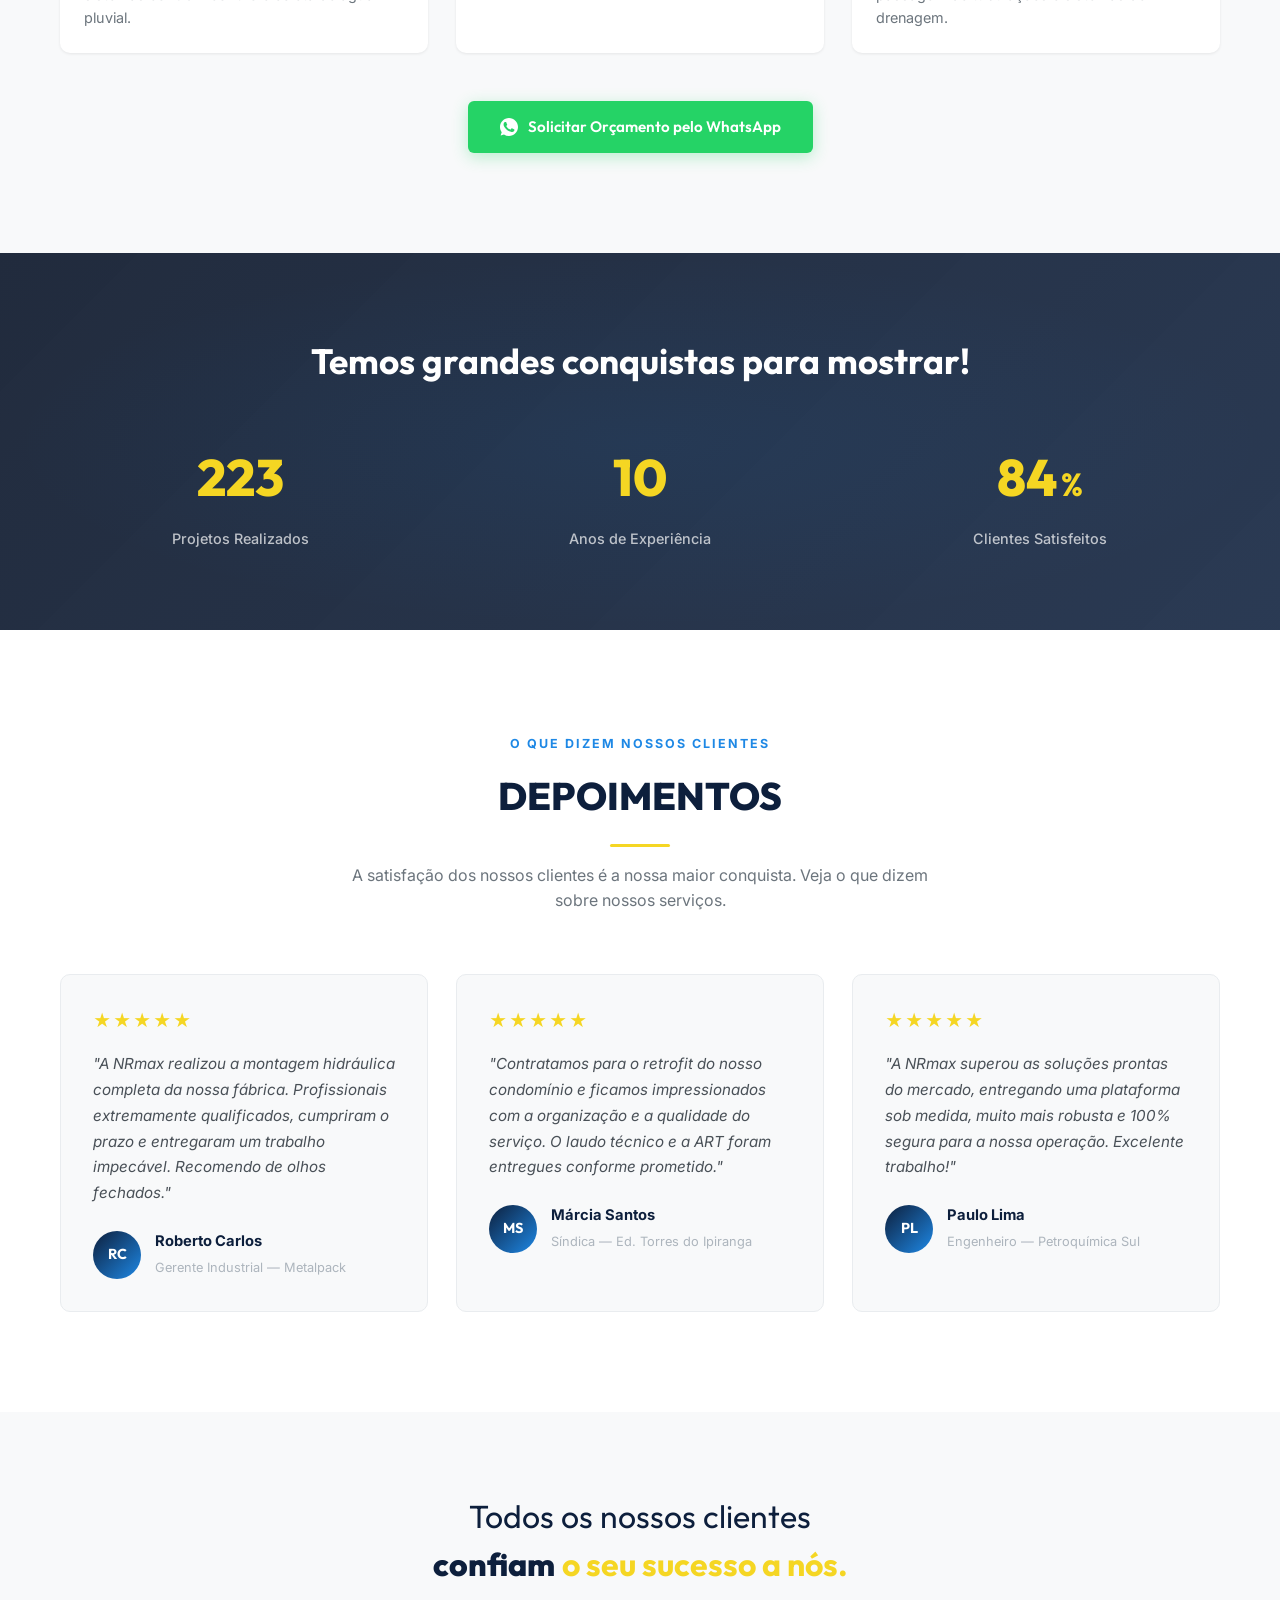
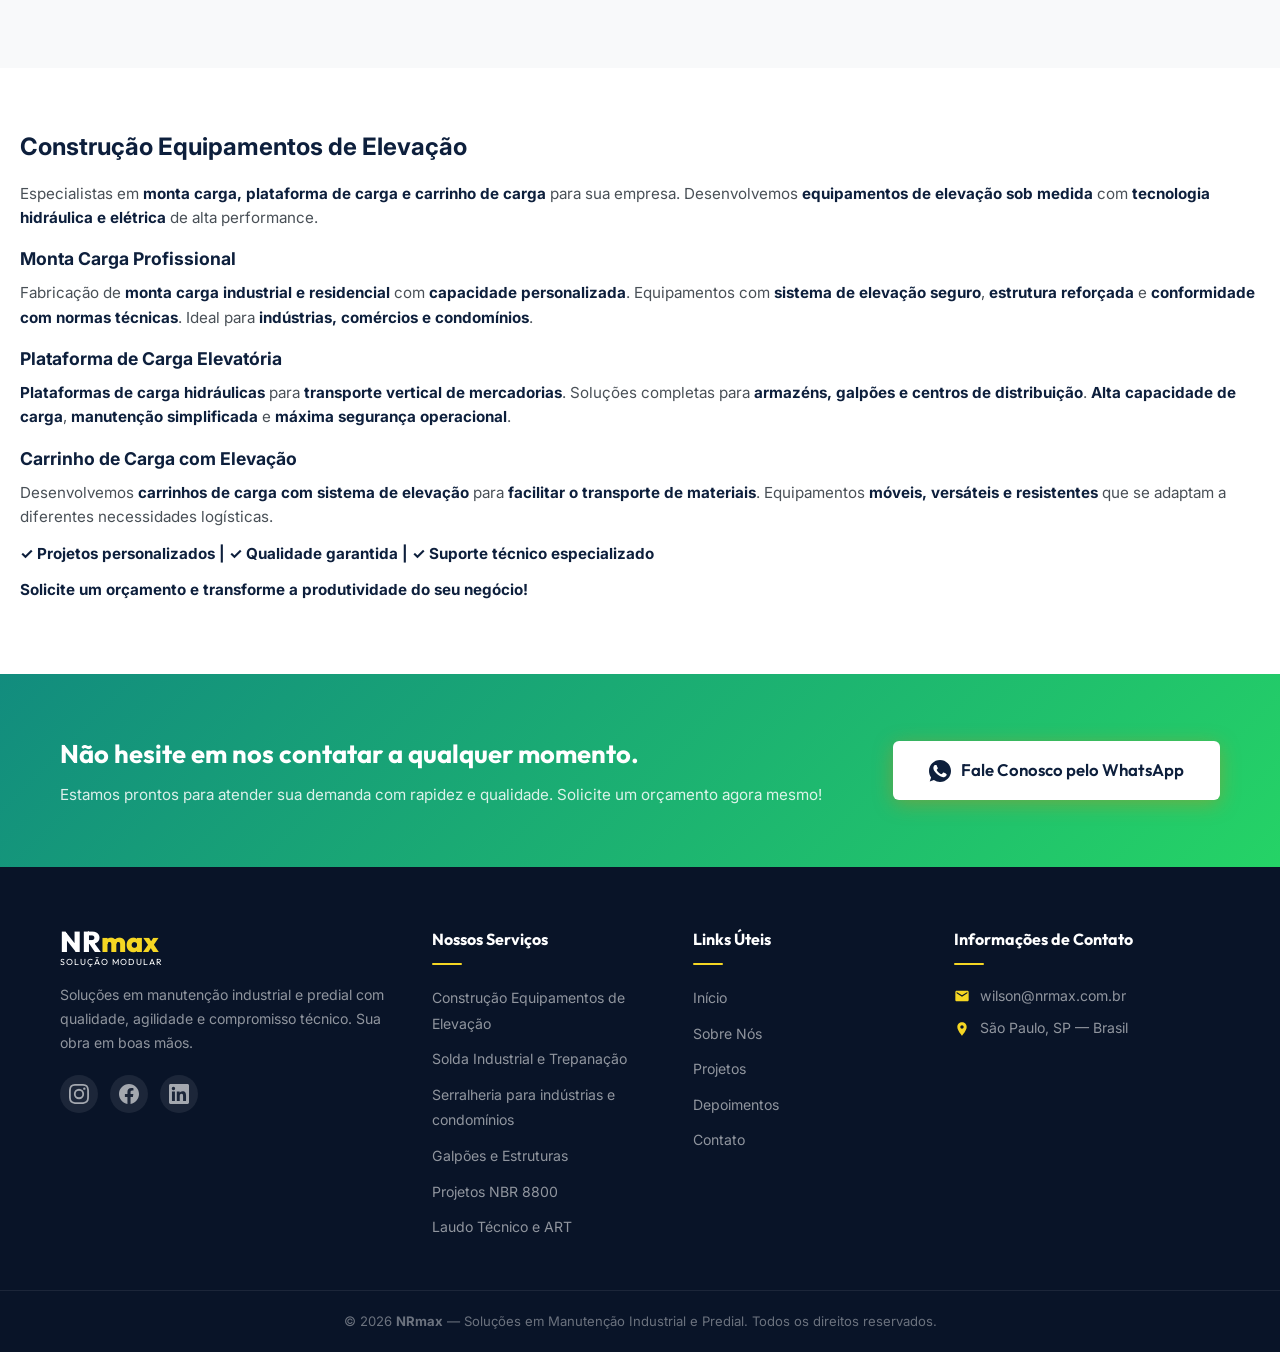
==== commit 659391eb: "feat: secao SEO equipamentos de elevacao simplificada" ====
--- a/index.html
+++ b/index.html
@@ -321,6 +321,26 @@
         </div>
     </section>
 
+    <!-- ========== SEO - EQUIPAMENTOS DE ELEVAÇÃO ========== -->
+    <div class="container-equipamentos-elevacao">
+        <h2> Construção Equipamentos de Elevação</h2>
+
+        <p>Especialistas em <strong>monta carga, plataforma de carga e carrinho de carga</strong> para sua empresa. Desenvolvemos <strong>equipamentos de elevação sob medida</strong> com <strong>tecnologia hidráulica e elétrica</strong> de alta performance.</p>
+
+        <h3><strong>Monta Carga Profissional</strong></h3>
+        <p>Fabricação de <strong>monta carga industrial e residencial</strong> com <strong>capacidade personalizada</strong>. Equipamentos com <strong>sistema de elevação seguro</strong>, <strong>estrutura reforçada</strong> e <strong>conformidade com normas técnicas</strong>. Ideal para <strong>indústrias, comércios e condomínios</strong>.</p>
+
+        <h3><strong>Plataforma de Carga Elevatória</strong></h3>
+        <p><strong>Plataformas de carga hidráulicas</strong> para <strong>transporte vertical de mercadorias</strong>. Soluções completas para <strong>armazéns, galpões e centros de distribuição</strong>. <strong>Alta capacidade de carga</strong>, <strong>manutenção simplificada</strong> e <strong>máxima segurança operacional</strong>.</p>
+
+        <h3><strong>Carrinho de Carga com Elevação</strong></h3>
+        <p>Desenvolvemos <strong>carrinhos de carga com sistema de elevação</strong> para <strong>facilitar o transporte de materiais</strong>. Equipamentos <strong>móveis, versáteis e resistentes</strong> que se adaptam a diferentes necessidades logísticas.</p>
+
+        <p><strong>✓ Projetos personalizados | ✓ Qualidade garantida | ✓ Suporte técnico especializado</strong></p>
+
+        <p><strong>Solicite um orçamento e transforme a produtividade do seu negócio!</strong></p>
+    </div>
+
     <!-- ========== CTA BAND ========== -->
     <section class="cta-band" id="contato">
         <div class="container cta-band-content">
--- a/styles.css
+++ b/styles.css
@@ -1329,3 +1329,35 @@
         height: 54px;
     }
 }
+
+/* SEO - Equipamentos de Elevação */
+.container-equipamentos-elevacao {
+    padding: 60px 20px;
+    line-height: 1.6;
+    color: var(--gray-700);
+}
+
+.container-equipamentos-elevacao h2 {
+    color: var(--primary);
+    font-size: 1.5em;
+    margin-bottom: 15px;
+    font-weight: 700;
+}
+
+.container-equipamentos-elevacao h3 {
+    color: var(--accent);
+    font-size: 1.1em;
+    margin-top: 15px;
+    margin-bottom: 8px;
+    font-weight: 600;
+}
+
+.container-equipamentos-elevacao p {
+    margin-bottom: 12px;
+    font-size: 0.95em;
+}
+
+.container-equipamentos-elevacao strong {
+    color: var(--primary);
+    font-weight: 700;
+}
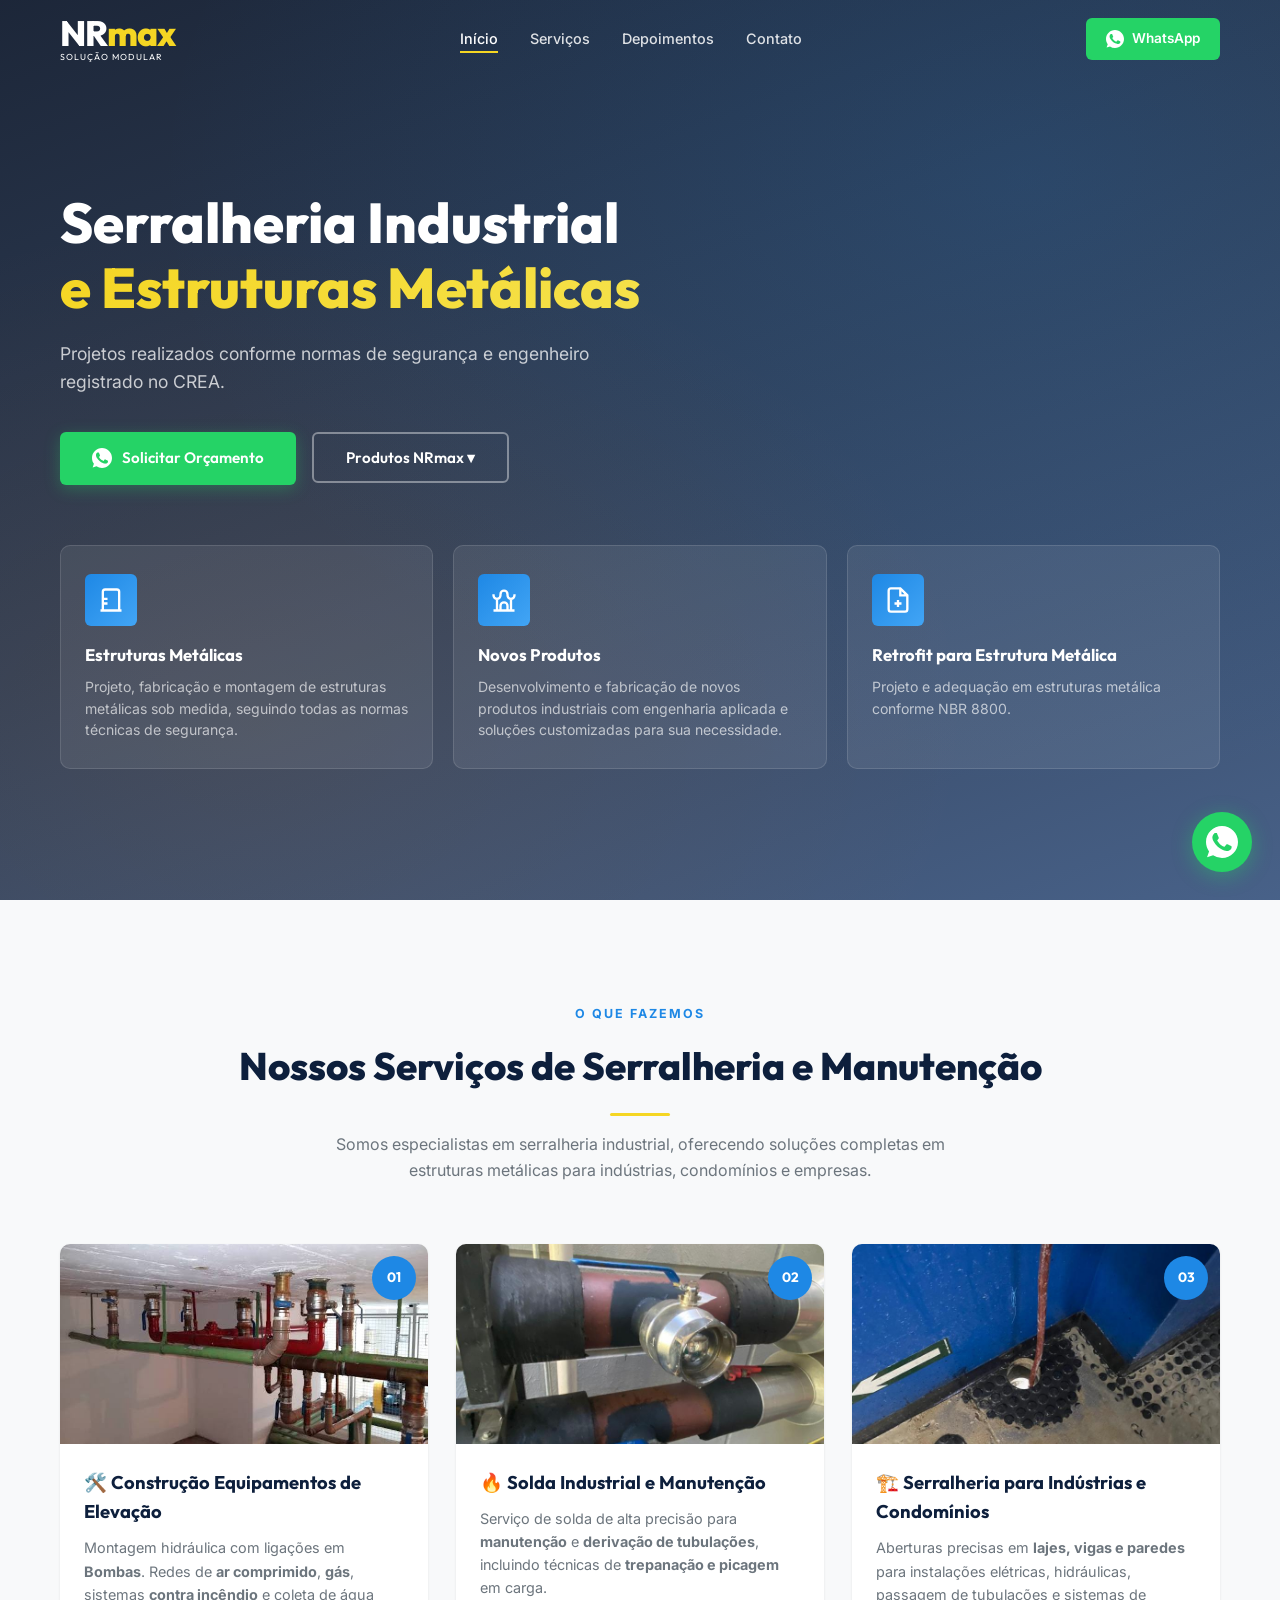
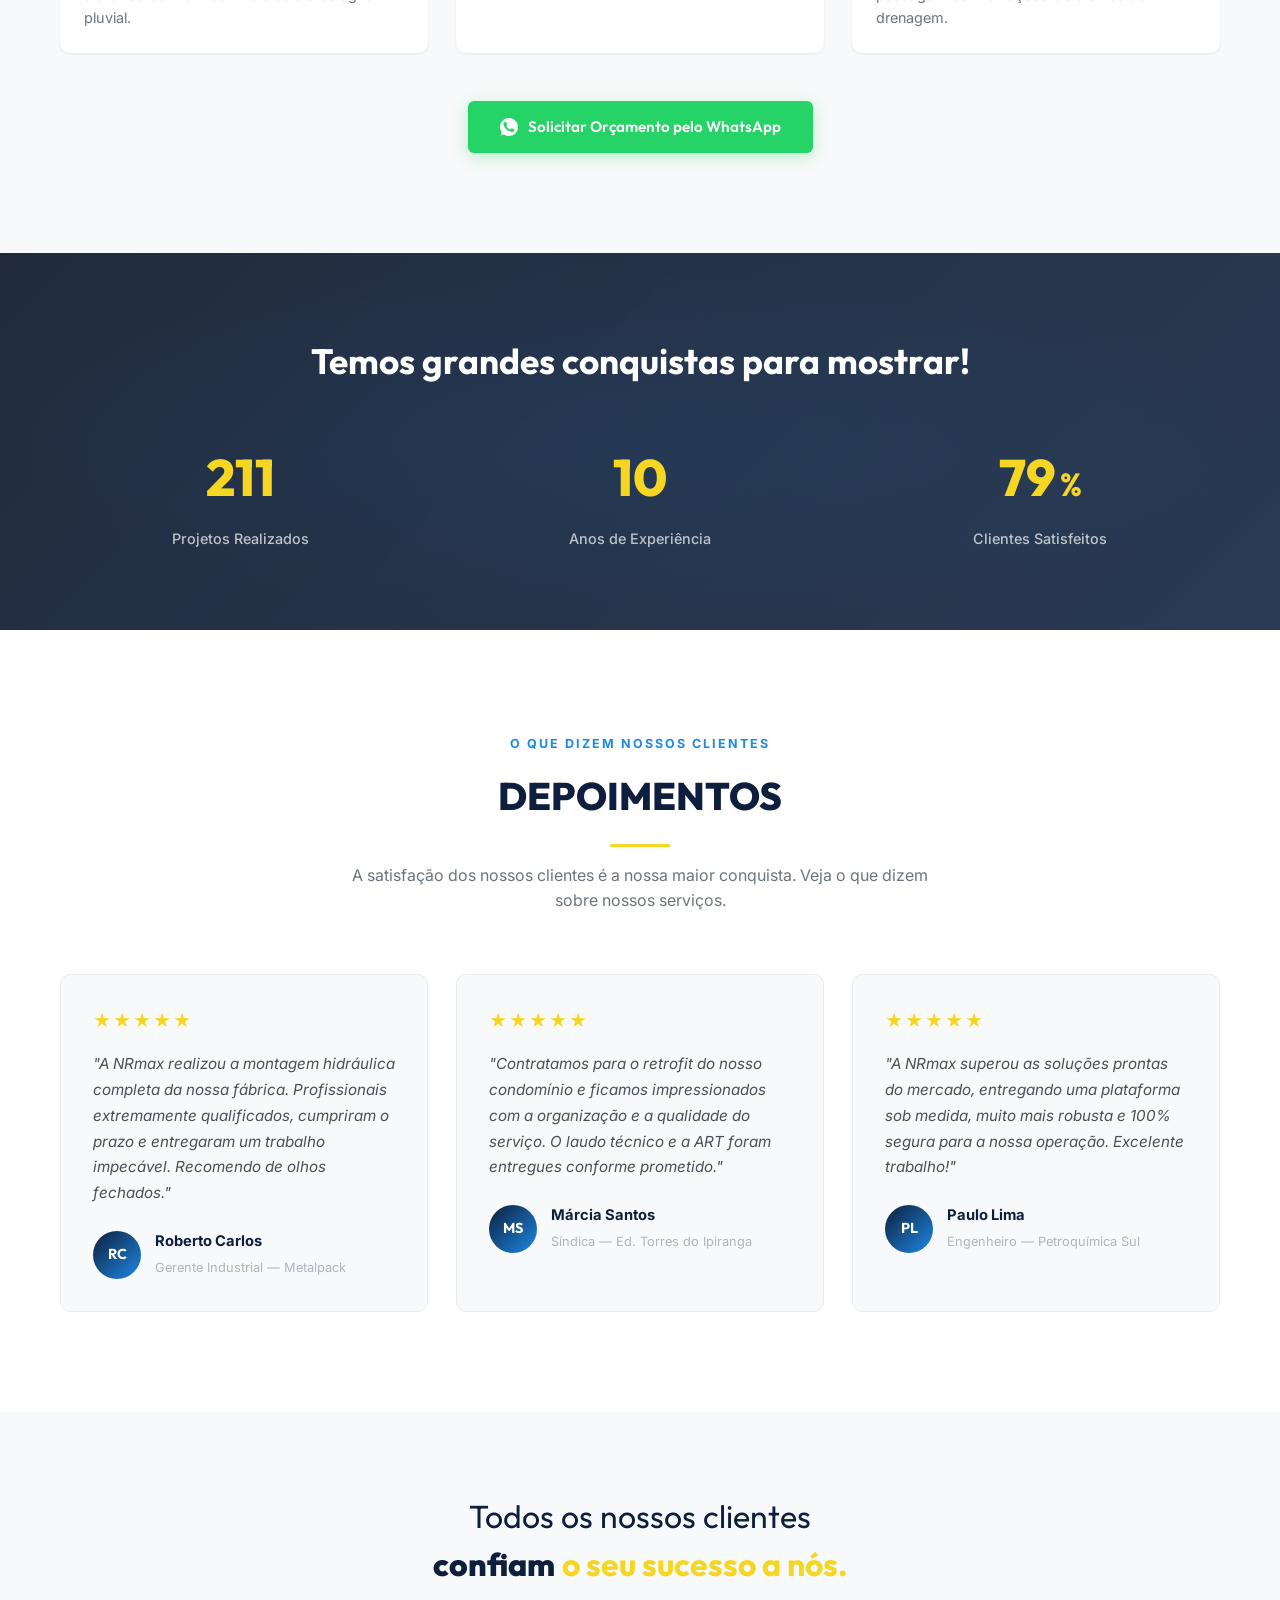
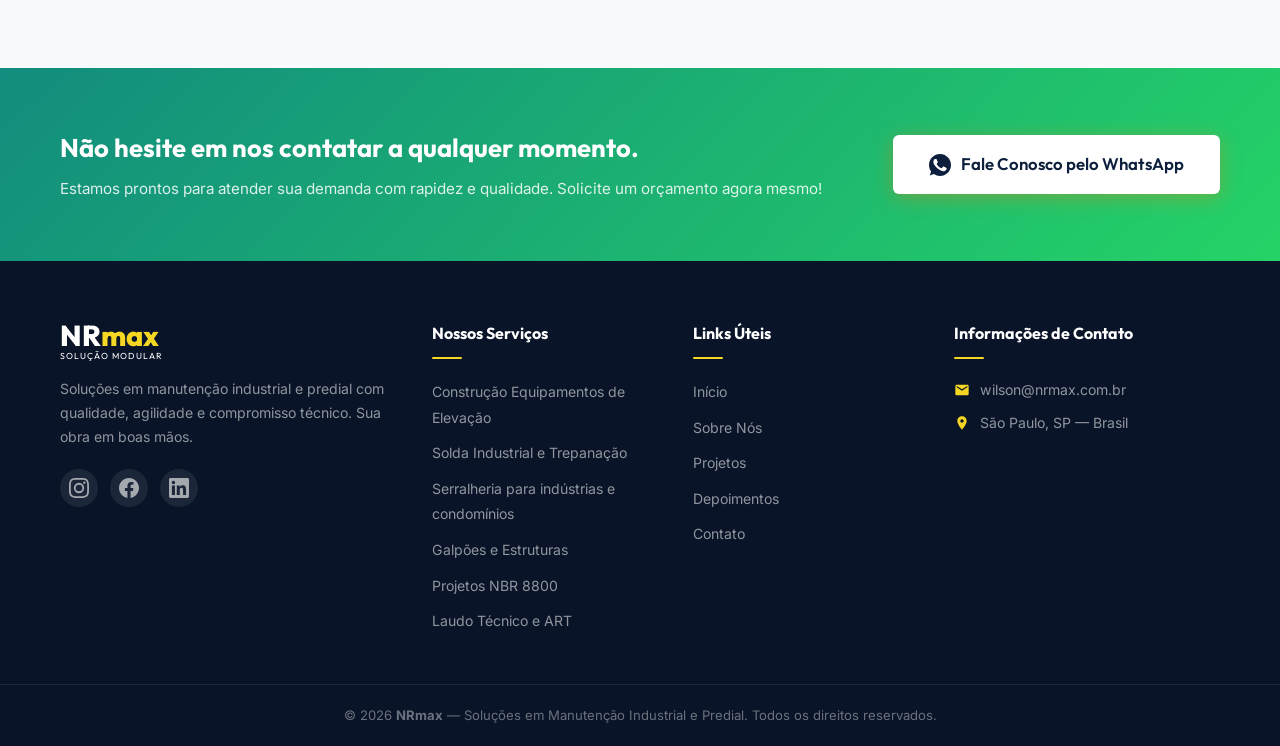
==== commit 7b61d643: "Revert "feat: secao SEO equipamentos de elevacao simplificada" This reverts commit 659391eb38d19c701" ====
--- a/index.html
+++ b/index.html
@@ -321,26 +321,6 @@
         </div>
     </section>
 
-    <!-- ========== SEO - EQUIPAMENTOS DE ELEVAÇÃO ========== -->
-    <div class="container-equipamentos-elevacao">
-        <h2> Construção Equipamentos de Elevação</h2>
-
-        <p>Especialistas em <strong>monta carga, plataforma de carga e carrinho de carga</strong> para sua empresa. Desenvolvemos <strong>equipamentos de elevação sob medida</strong> com <strong>tecnologia hidráulica e elétrica</strong> de alta performance.</p>
-
-        <h3><strong>Monta Carga Profissional</strong></h3>
-        <p>Fabricação de <strong>monta carga industrial e residencial</strong> com <strong>capacidade personalizada</strong>. Equipamentos com <strong>sistema de elevação seguro</strong>, <strong>estrutura reforçada</strong> e <strong>conformidade com normas técnicas</strong>. Ideal para <strong>indústrias, comércios e condomínios</strong>.</p>
-
-        <h3><strong>Plataforma de Carga Elevatória</strong></h3>
-        <p><strong>Plataformas de carga hidráulicas</strong> para <strong>transporte vertical de mercadorias</strong>. Soluções completas para <strong>armazéns, galpões e centros de distribuição</strong>. <strong>Alta capacidade de carga</strong>, <strong>manutenção simplificada</strong> e <strong>máxima segurança operacional</strong>.</p>
-
-        <h3><strong>Carrinho de Carga com Elevação</strong></h3>
-        <p>Desenvolvemos <strong>carrinhos de carga com sistema de elevação</strong> para <strong>facilitar o transporte de materiais</strong>. Equipamentos <strong>móveis, versáteis e resistentes</strong> que se adaptam a diferentes necessidades logísticas.</p>
-
-        <p><strong>✓ Projetos personalizados | ✓ Qualidade garantida | ✓ Suporte técnico especializado</strong></p>
-
-        <p><strong>Solicite um orçamento e transforme a produtividade do seu negócio!</strong></p>
-    </div>
-
     <!-- ========== CTA BAND ========== -->
     <section class="cta-band" id="contato">
         <div class="container cta-band-content">
--- a/styles.css
+++ b/styles.css
@@ -1329,35 +1329,3 @@
         height: 54px;
     }
 }
-
-/* SEO - Equipamentos de Elevação */
-.container-equipamentos-elevacao {
-    padding: 60px 20px;
-    line-height: 1.6;
-    color: var(--gray-700);
-}
-
-.container-equipamentos-elevacao h2 {
-    color: var(--primary);
-    font-size: 1.5em;
-    margin-bottom: 15px;
-    font-weight: 700;
-}
-
-.container-equipamentos-elevacao h3 {
-    color: var(--accent);
-    font-size: 1.1em;
-    margin-top: 15px;
-    margin-bottom: 8px;
-    font-weight: 600;
-}
-
-.container-equipamentos-elevacao p {
-    margin-bottom: 12px;
-    font-size: 0.95em;
-}
-
-.container-equipamentos-elevacao strong {
-    color: var(--primary);
-    font-weight: 700;
-}
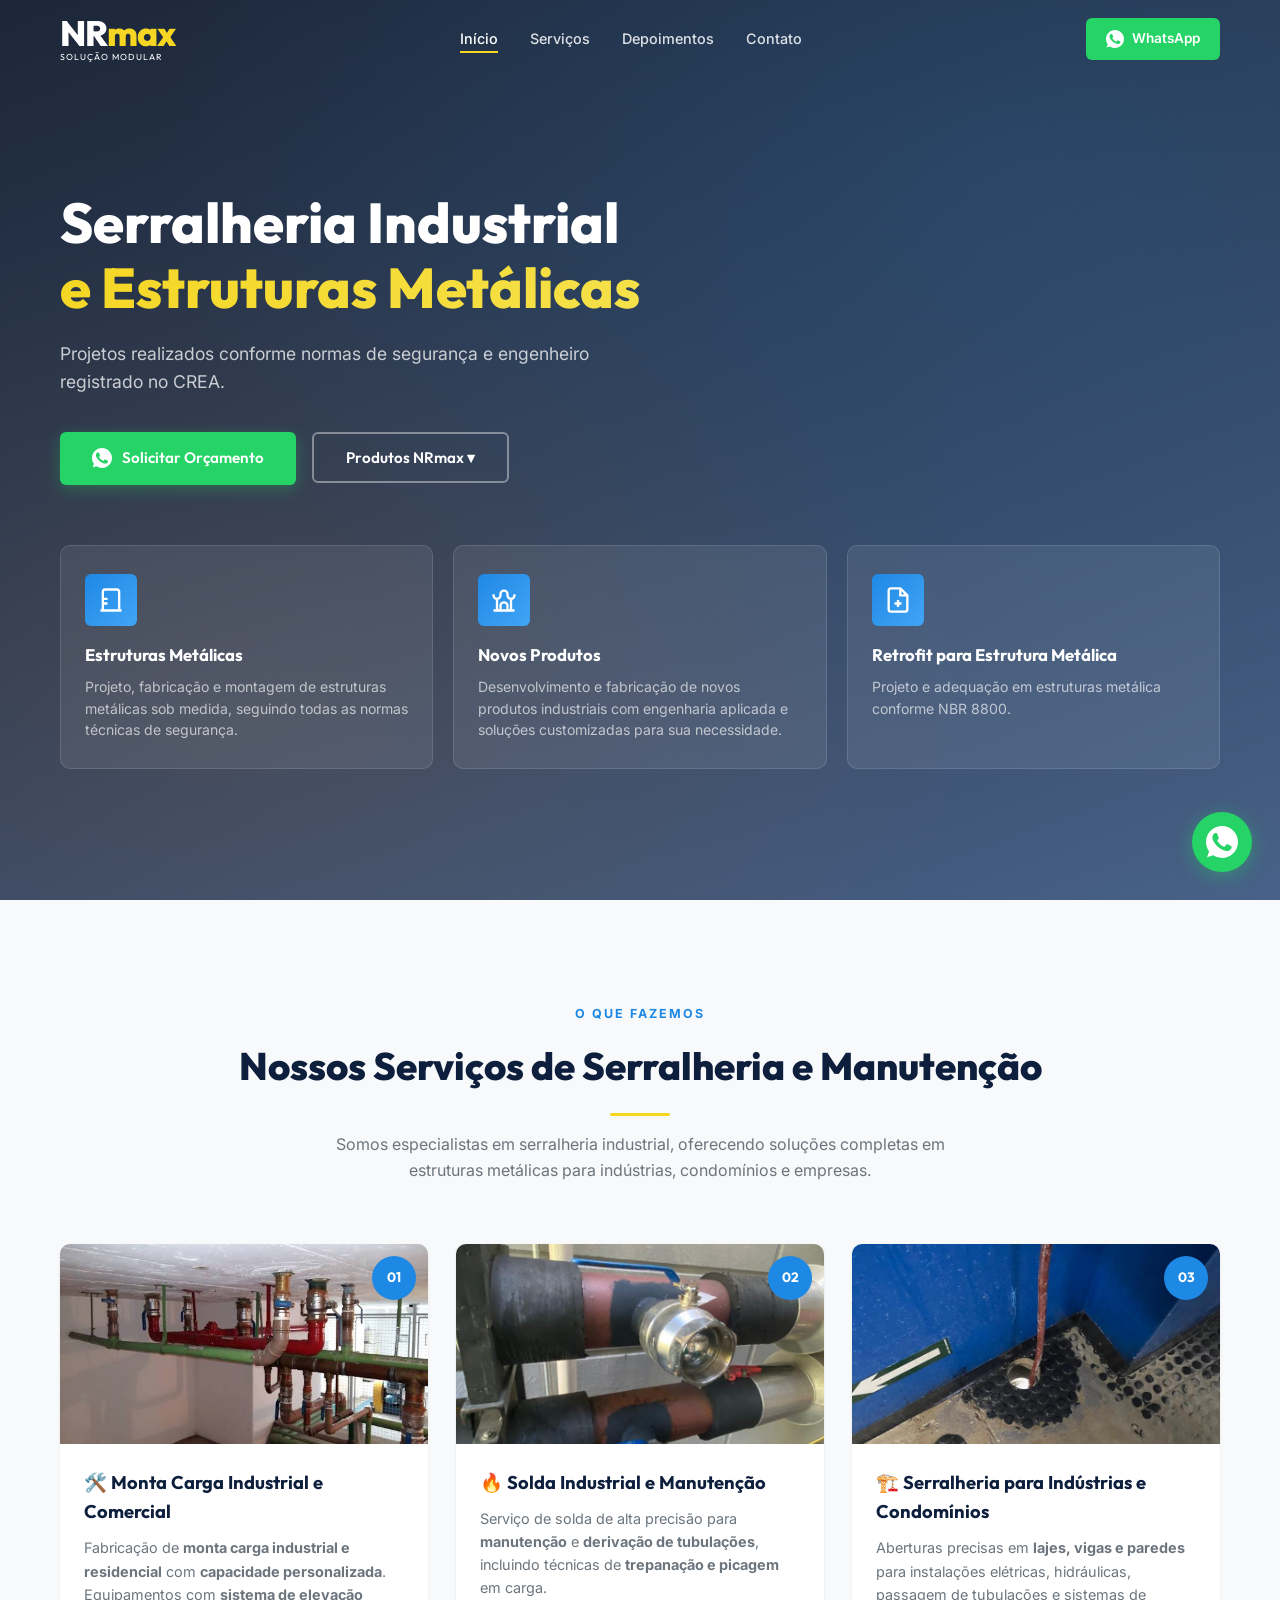
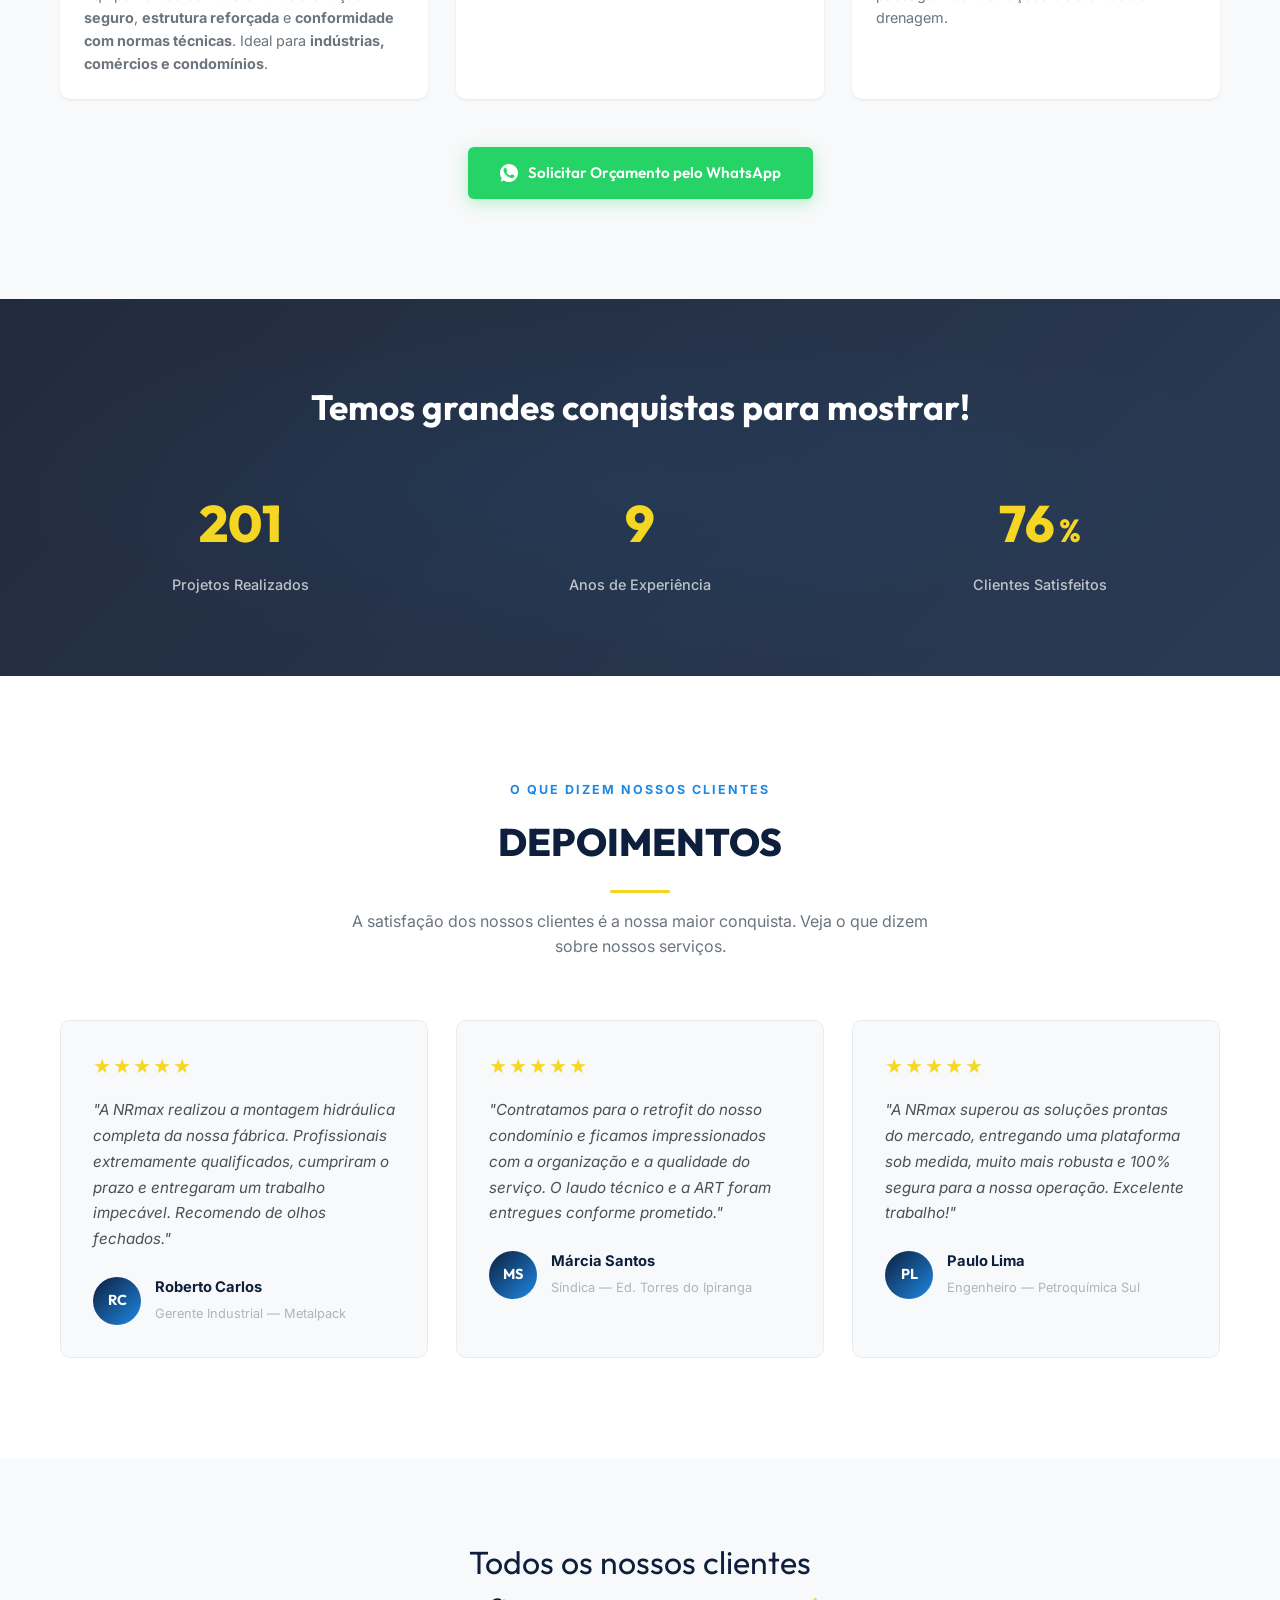
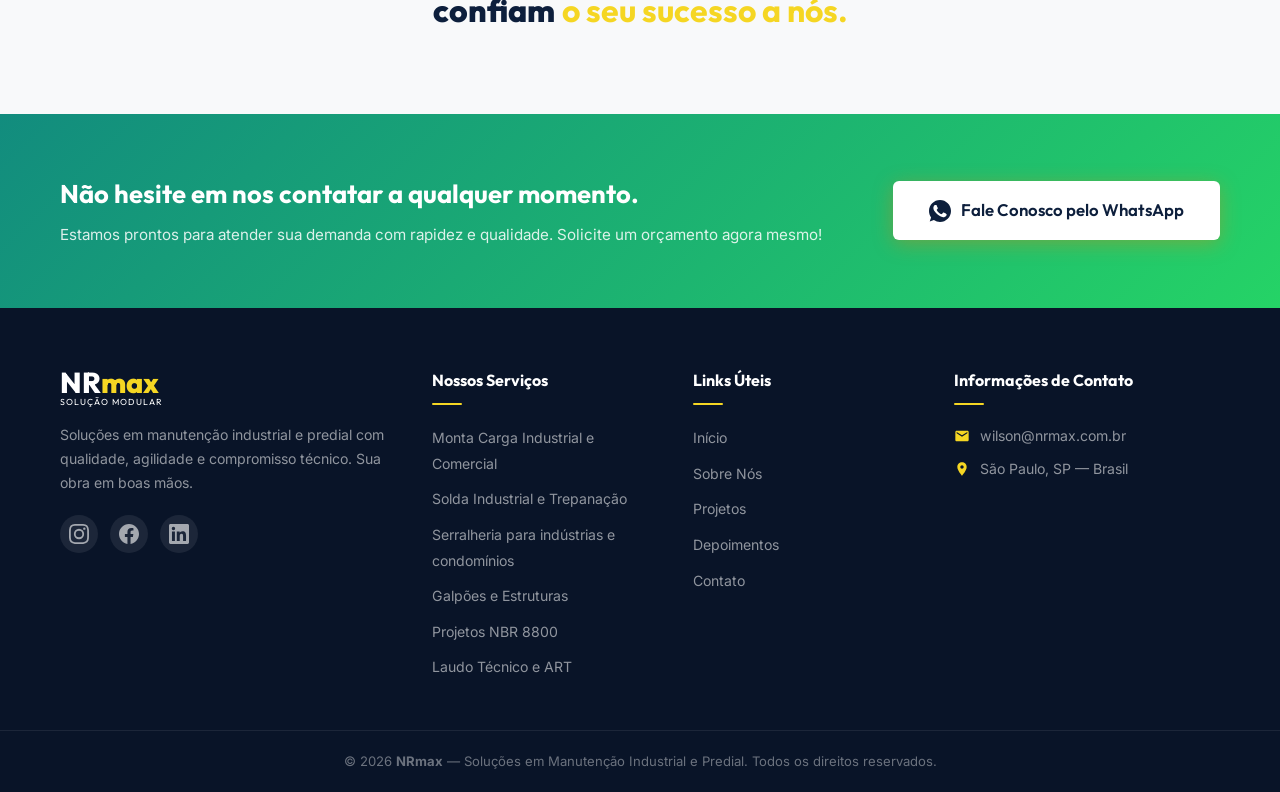
==== commit f2964386: "fix: texto do servico para Monta Carga Industrial e Comercial" ====
--- a/index.html
+++ b/index.html
@@ -185,10 +185,8 @@
                     </div>
                     <div class="service-card-content">
                         <!-- 7. EMOJIS E NEGRITOS ADICIONADOS -->
-                        <h3>🛠️ Construção Equipamentos de Elevação</h3>
-                        <p>Montagem hidráulica com ligações em <strong>Bombas</strong>. Redes de <strong>ar
-                                comprimido</strong>, <strong>gás</strong>, sistemas <strong>contra incêndio</strong> e
-                            coleta de água pluvial.</p>
+                        <h3>🛠️ Monta Carga Industrial e Comercial</h3>
+                        <p>Fabricação de <strong>monta carga industrial e residencial</strong> com <strong>capacidade personalizada</strong>. Equipamentos com <strong>sistema de elevação seguro</strong>, <strong>estrutura reforçada</strong> e <strong>conformidade com normas técnicas</strong>. Ideal para <strong>indústrias, comércios e condomínios</strong>.</p>
                     </div>
                 </div>
                 <!-- Service 2 -->
@@ -375,7 +373,7 @@
                 <h4>Nossos Serviços</h4>
                 <ul>
                     <!-- 8. LINK DUPLICADO NO FOOTER CORRIGIDO -->
-                    <li><a href="#servicos">Construção Equipamentos de Elevação</a></li>
+                    <li><a href="#servicos">Monta Carga Industrial e Comercial</a></li>
                     <li><a href="#servicos">Solda Industrial e Trepanação</a></li>
                     <li><a href="#servicos">Serralheria para indústrias e condomínios</a></li>
                     <li><a href="#servicos">Galpões e Estruturas</a></li>
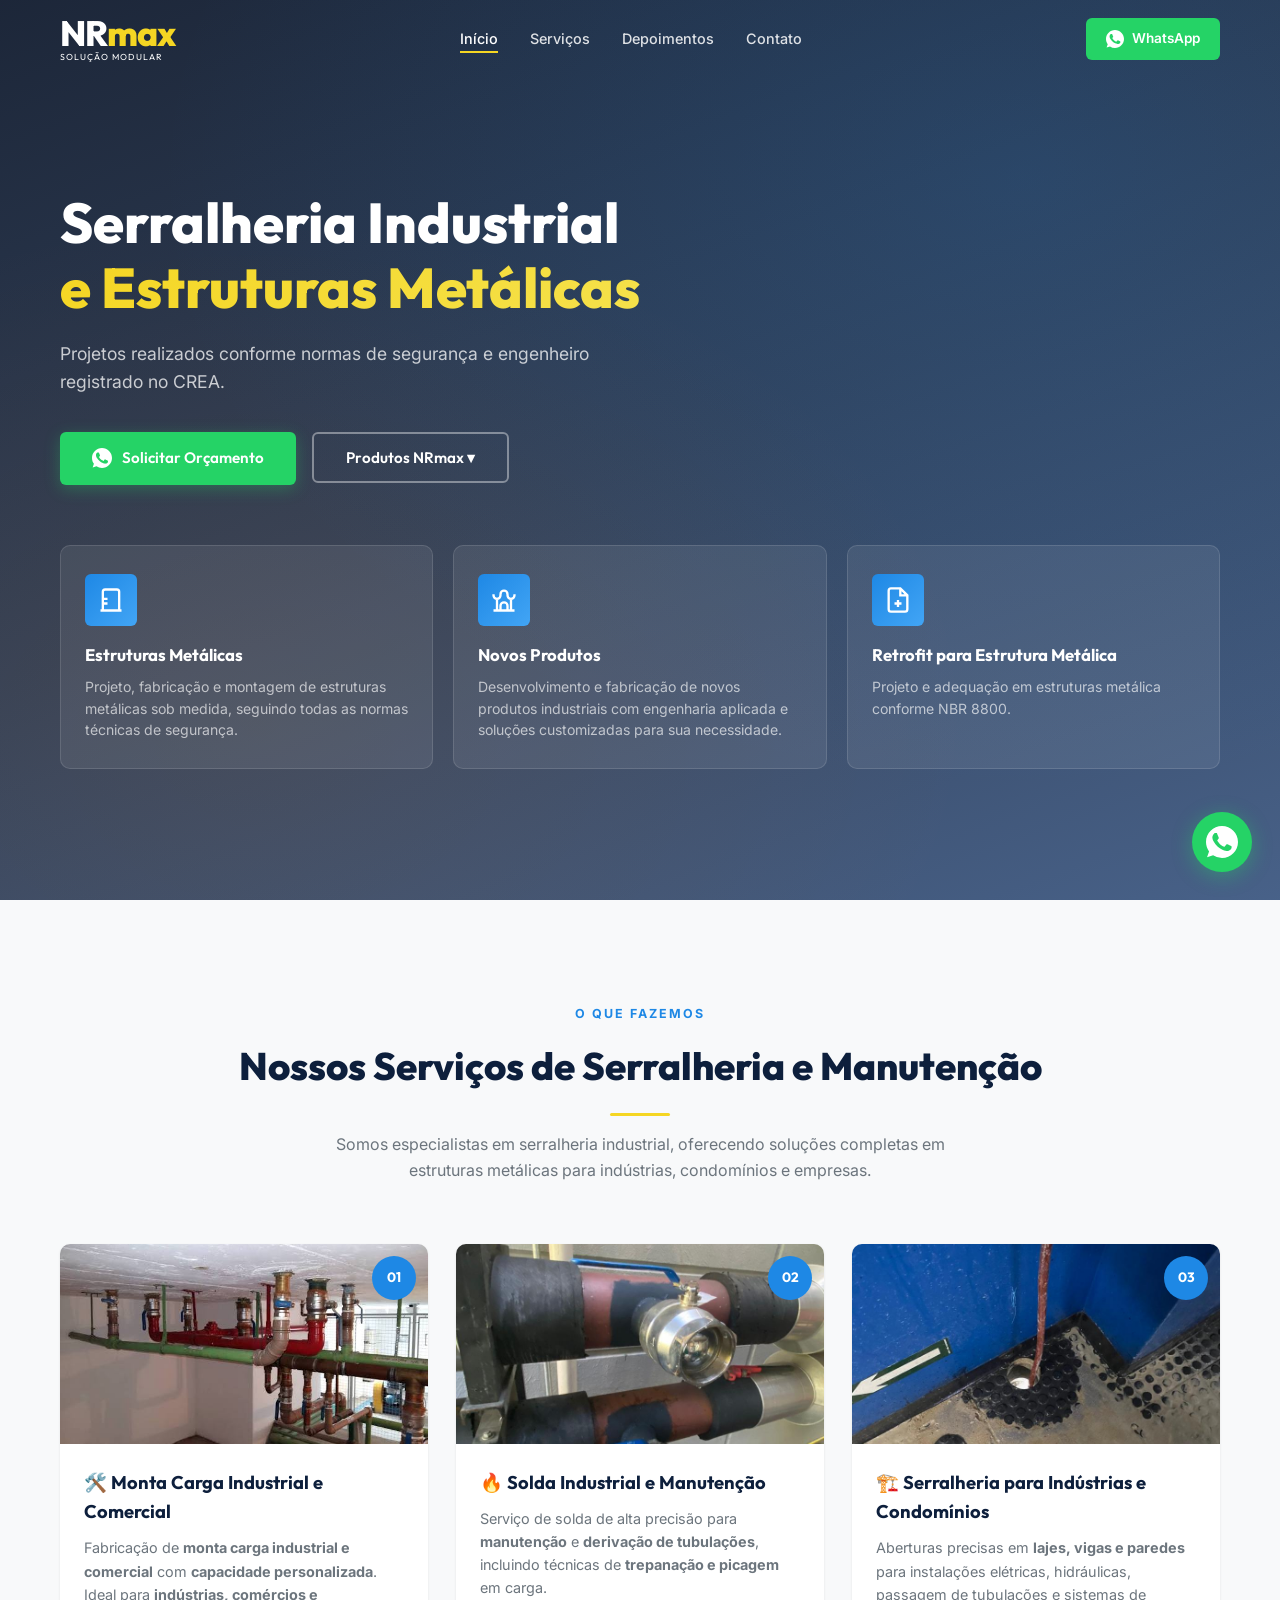
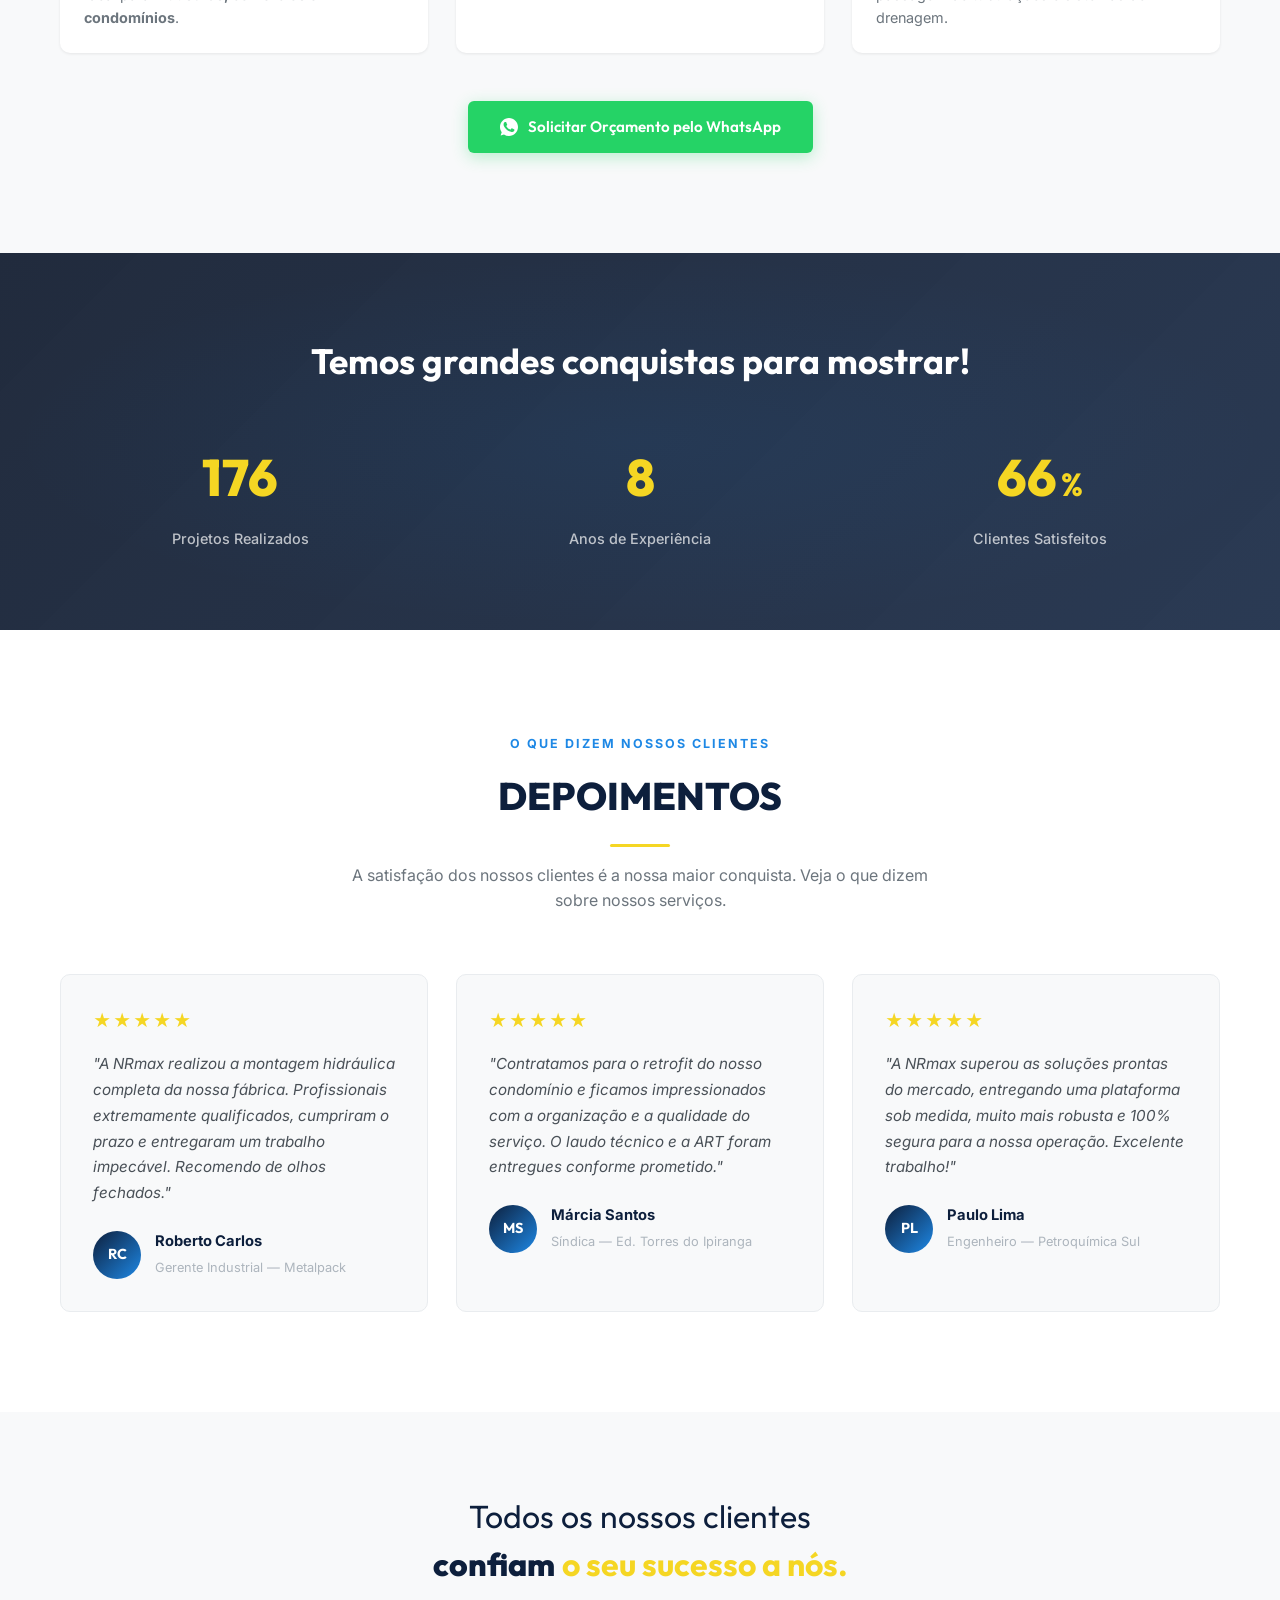
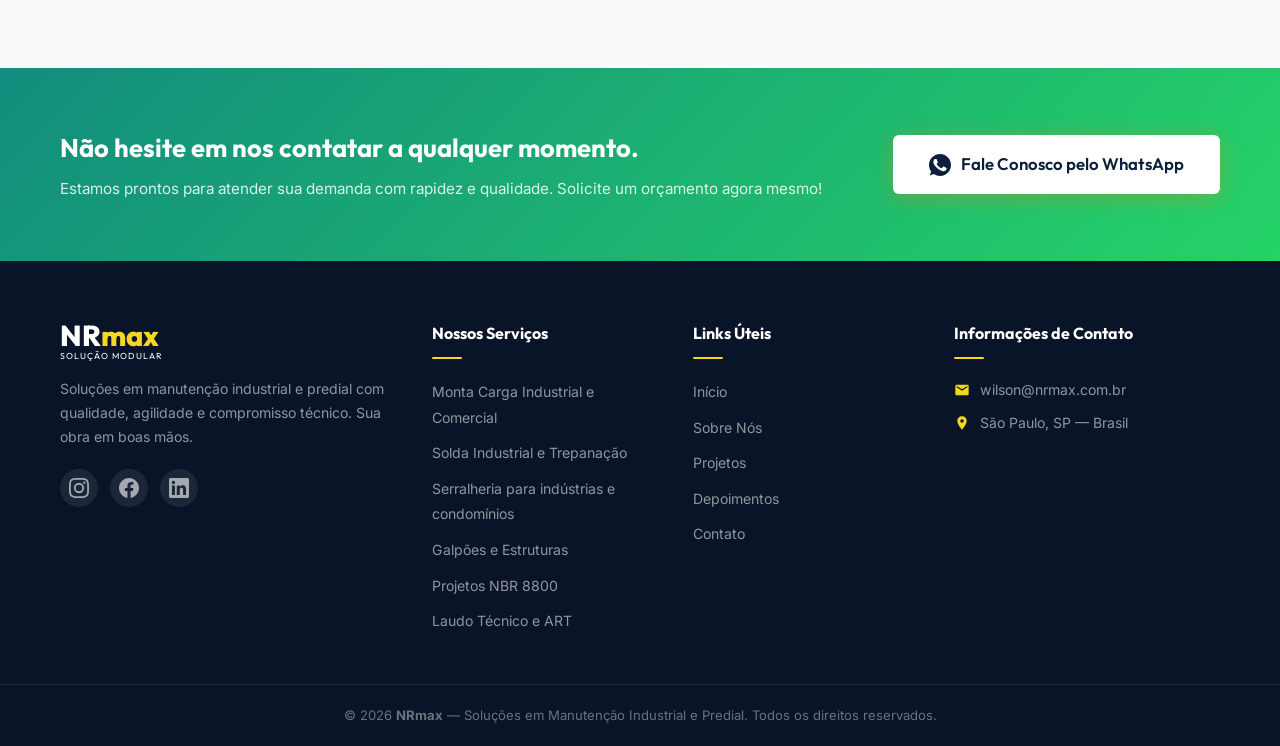
==== commit a8f08700: "fix: simplifica descricao do servico Monta Carga" ====
--- a/index.html
+++ b/index.html
@@ -186,7 +186,7 @@
                     <div class="service-card-content">
                         <!-- 7. EMOJIS E NEGRITOS ADICIONADOS -->
                         <h3>🛠️ Monta Carga Industrial e Comercial</h3>
-                        <p>Fabricação de <strong>monta carga industrial e residencial</strong> com <strong>capacidade personalizada</strong>. Equipamentos com <strong>sistema de elevação seguro</strong>, <strong>estrutura reforçada</strong> e <strong>conformidade com normas técnicas</strong>. Ideal para <strong>indústrias, comércios e condomínios</strong>.</p>
+                        <p>Fabricação de <strong>monta carga industrial e comercial</strong> com <strong>capacidade personalizada</strong>. Ideal para <strong>indústrias, comércios e condomínios</strong>.</p>
                     </div>
                 </div>
                 <!-- Service 2 -->
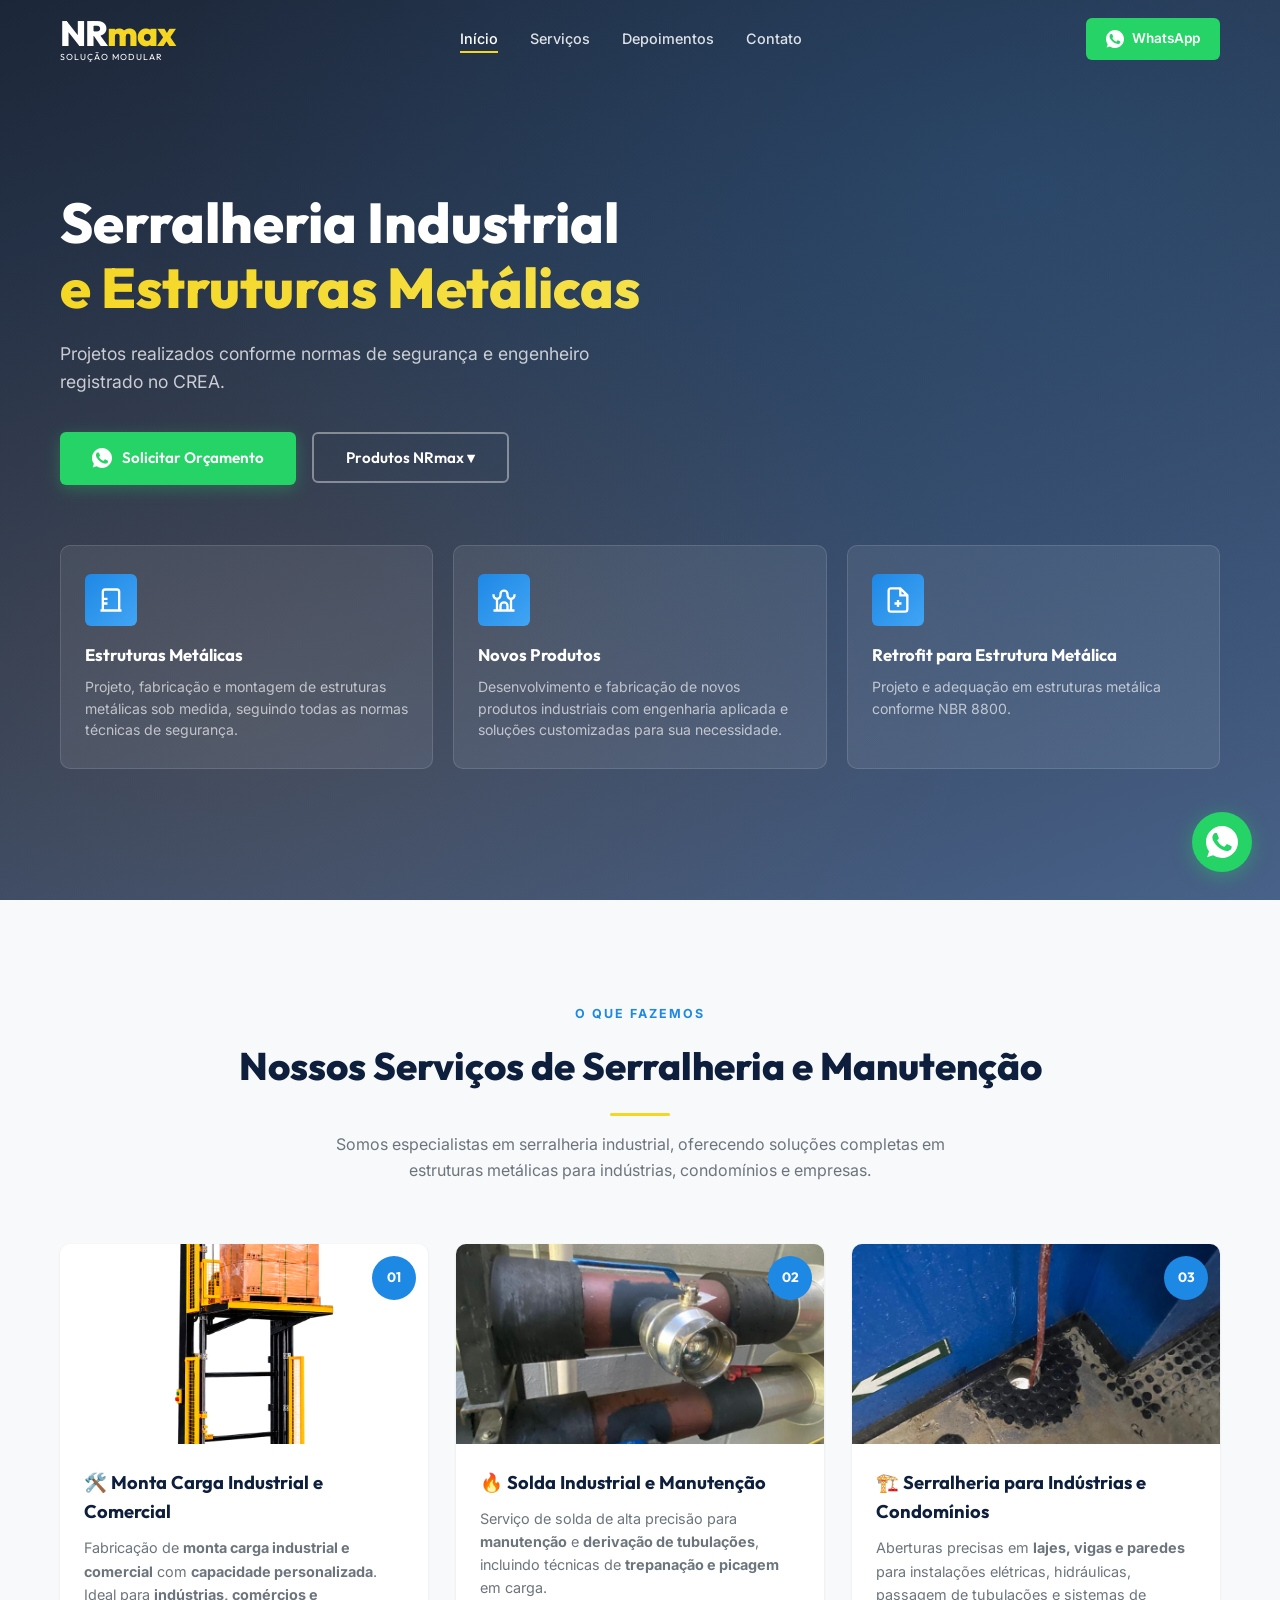
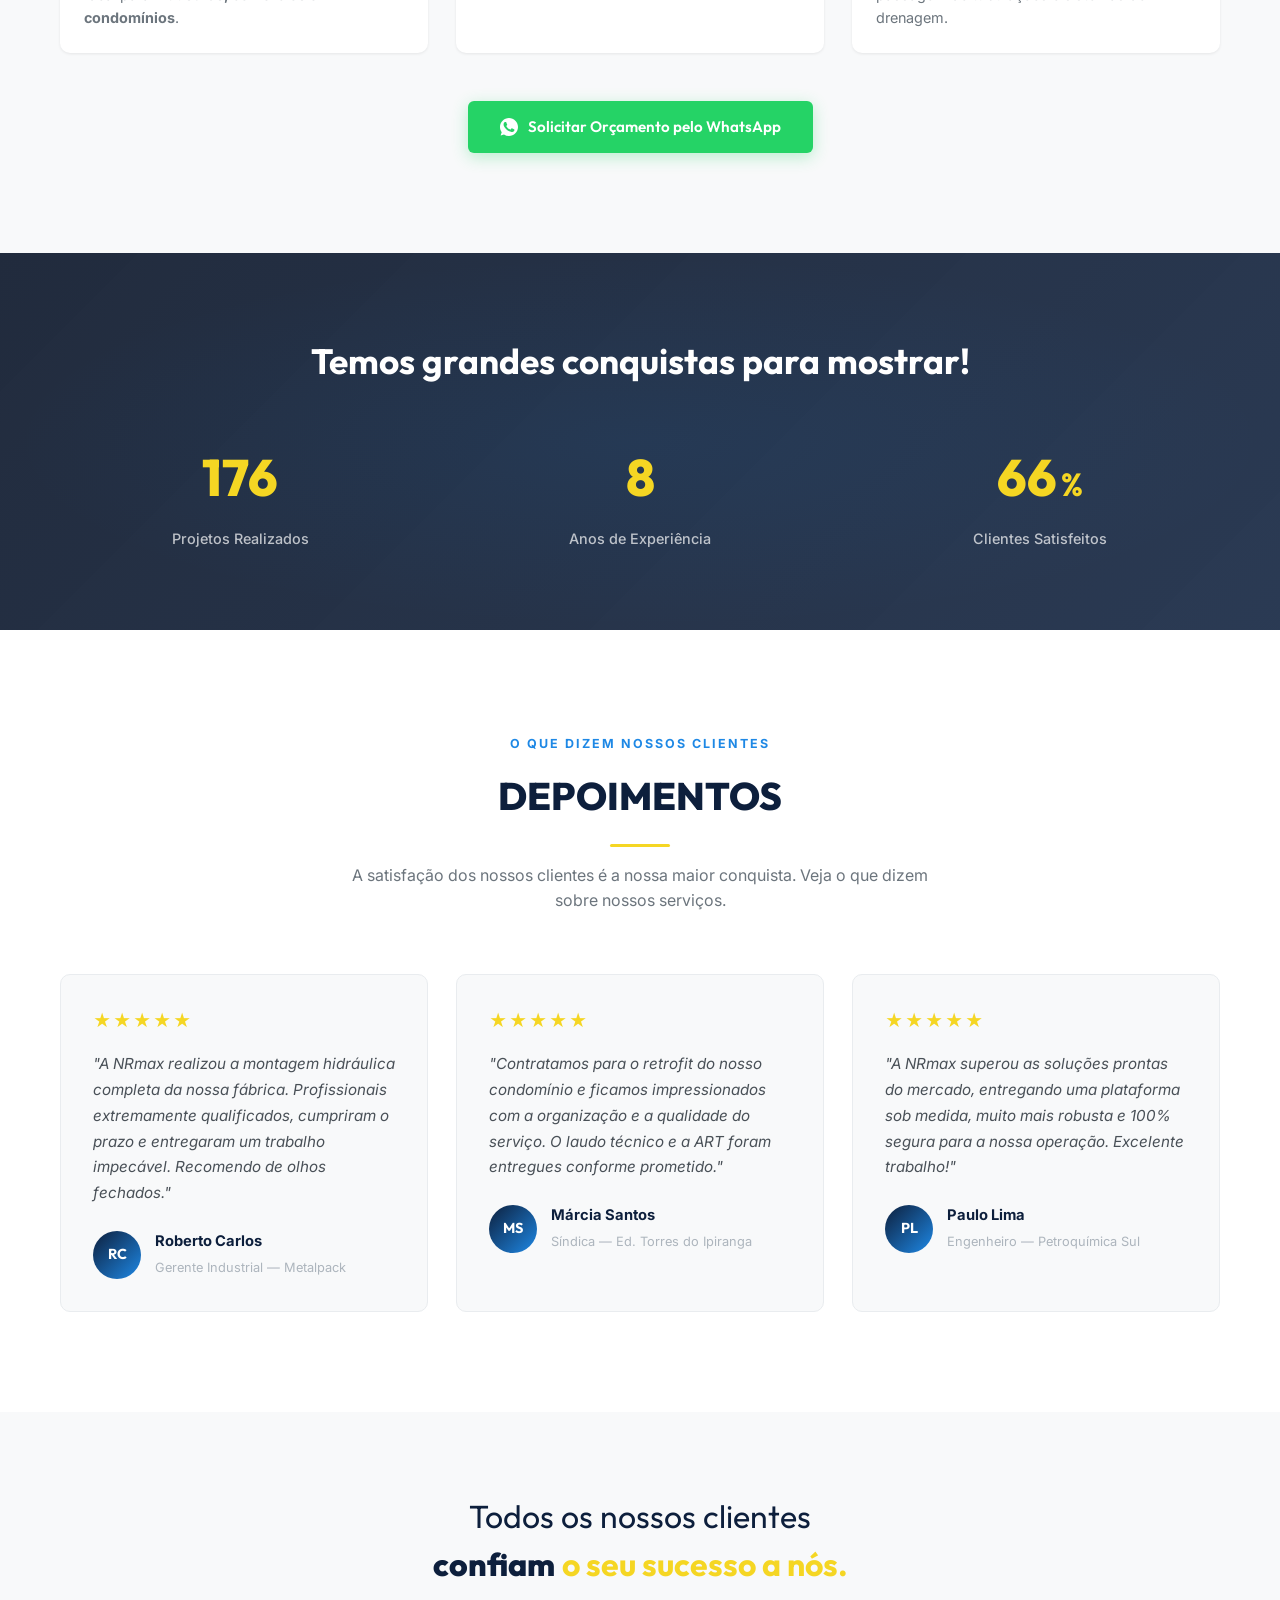
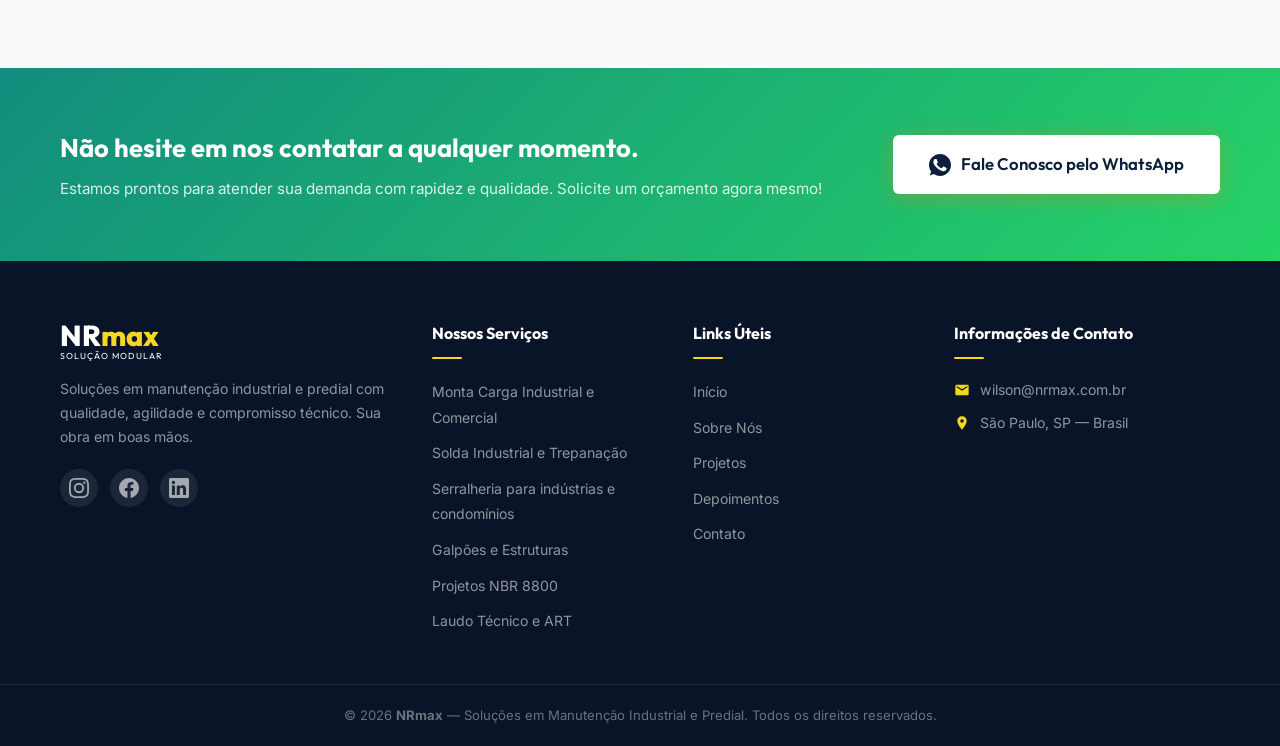
==== commit 41ed370b: "feat: atualiza imagem servico para monta-carga-elevador-industrial com alt SEO" ====
--- a/index.html
+++ b/index.html
@@ -21,7 +21,7 @@
         content="Especialista em serralheria, estruturas metálicas e manutenção industrial. Projetos sob medida com qualidade e segurança.">
     <meta property="og:type" content="website">
     <meta property="og:url" content="https://nrmax.com.br/">
-    <meta property="og:image" content="https://nrmax.com.br/assets/imagem1.jpg">
+    <meta property="og:image" content="https://nrmax.com.br/assets/monta-carga-elevador-industrial.png">
     <meta property="og:locale" content="pt_BR">
 
     <!-- 3. SCHEMA MARKUP (Dados Estruturados para o Google) -->
@@ -30,7 +30,7 @@
       "@context": "https://schema.org",
       "@type": "LocalBusiness",
       "name": "NRmax - Serralheria e Estruturas Metálicas",
-      "image": "https://nrmax.com.br/assets/imagem1.jpg",
+      "image": "https://nrmax.com.br/assets/monta-carga-elevador-industrial.png",
       "description": "Soluções em manutenção industrial e predial, retrofit, estruturas metálicas e tubulações.",
       "address": {
         "@type": "PostalAddress",
@@ -177,8 +177,8 @@
                 <div class="service-card" id="service-tubulacoes">
                     <div class="service-card-image">
                         <!-- 6. ALT TEXT OTIMIZADO -->
-                        <img src="assets/imagem1.jpg"
-                            alt="Criação de novos produtos e estruturas metálicas sob medida NRmax" loading="lazy">
+                        <img src="assets/monta-carga-elevador-industrial.png"
+                            alt="Monta carga industrial e comercial - elevador hidráulico para carga NRmax" loading="lazy">
                         <div class="service-card-overlay">
                             <span class="service-number">01</span>
                         </div>
--- a/styles.css
+++ b/styles.css
@@ -348,7 +348,7 @@
 
 .dropdown-item {
     display: block;
-    padding: 12px 20px;
+    padding: 5px 20px;
     color: var(--dark);
     text-decoration: none;
     font-size: 0.95rem;
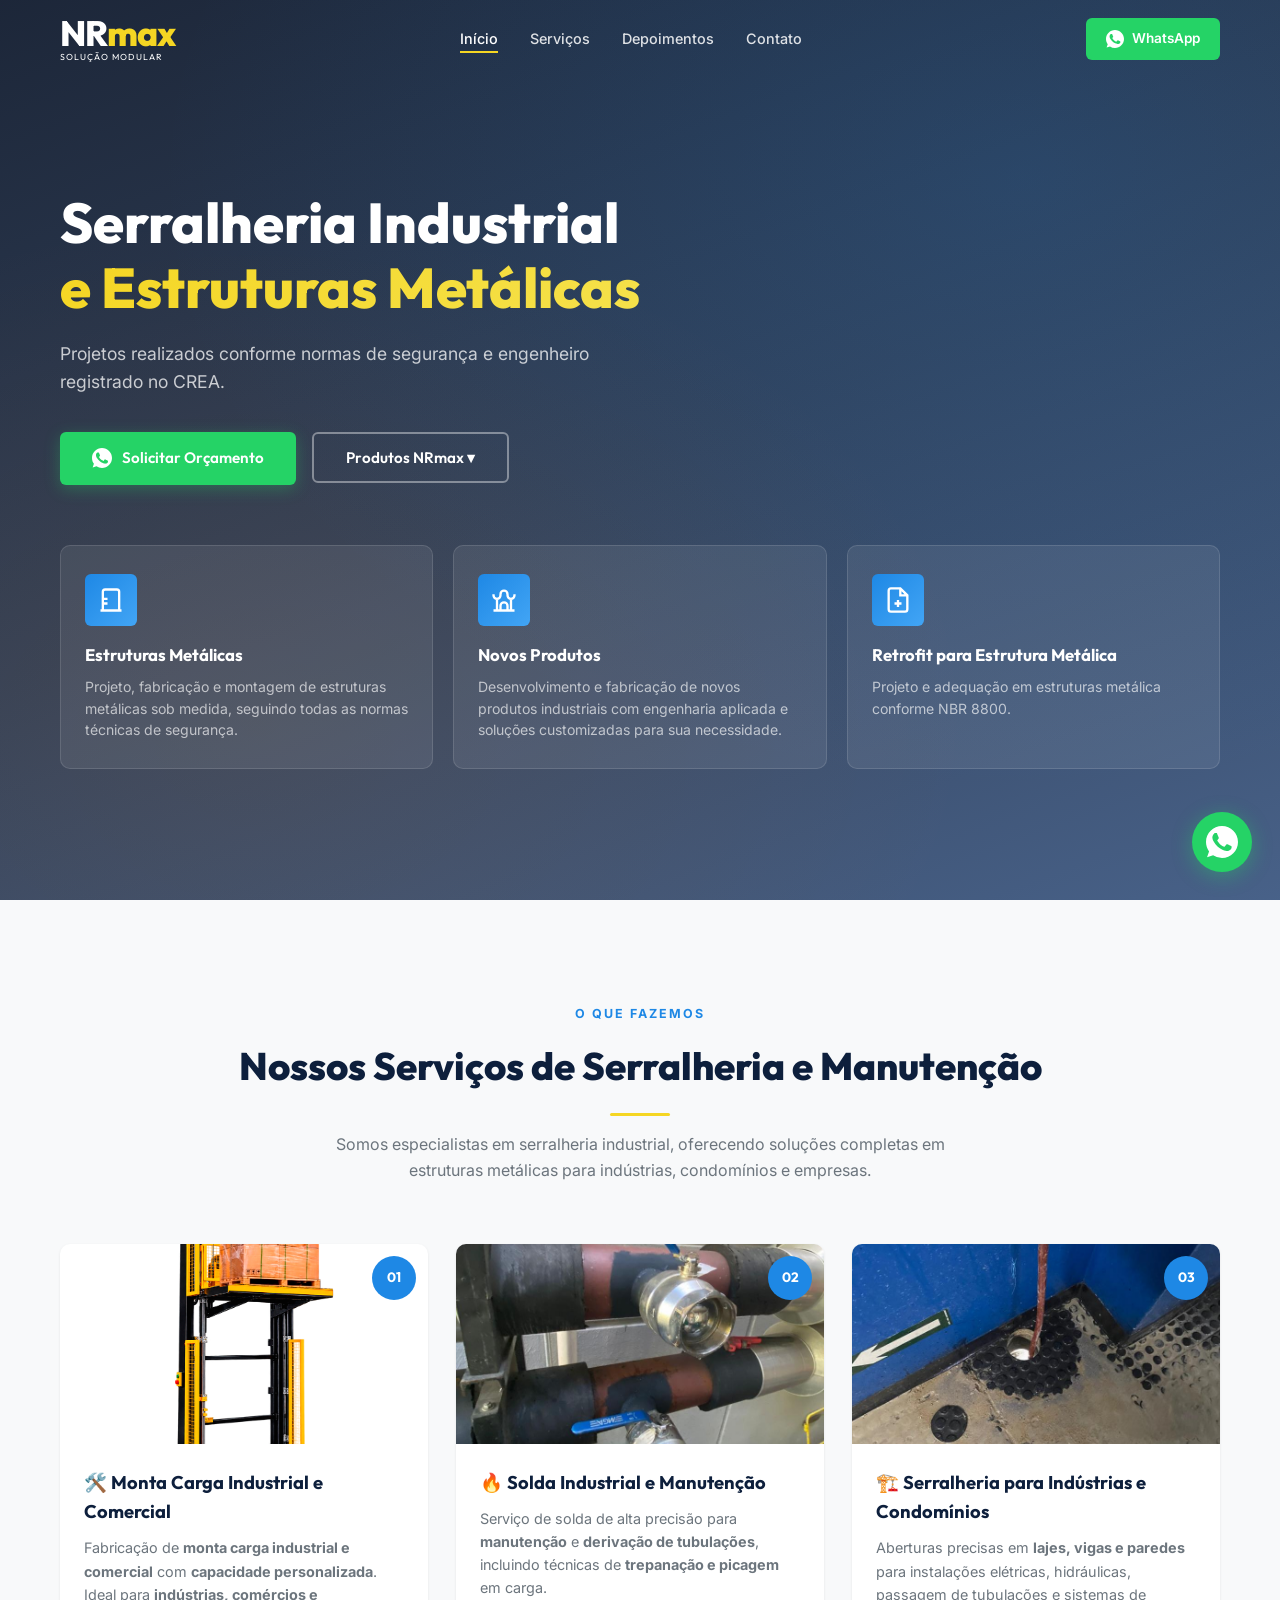
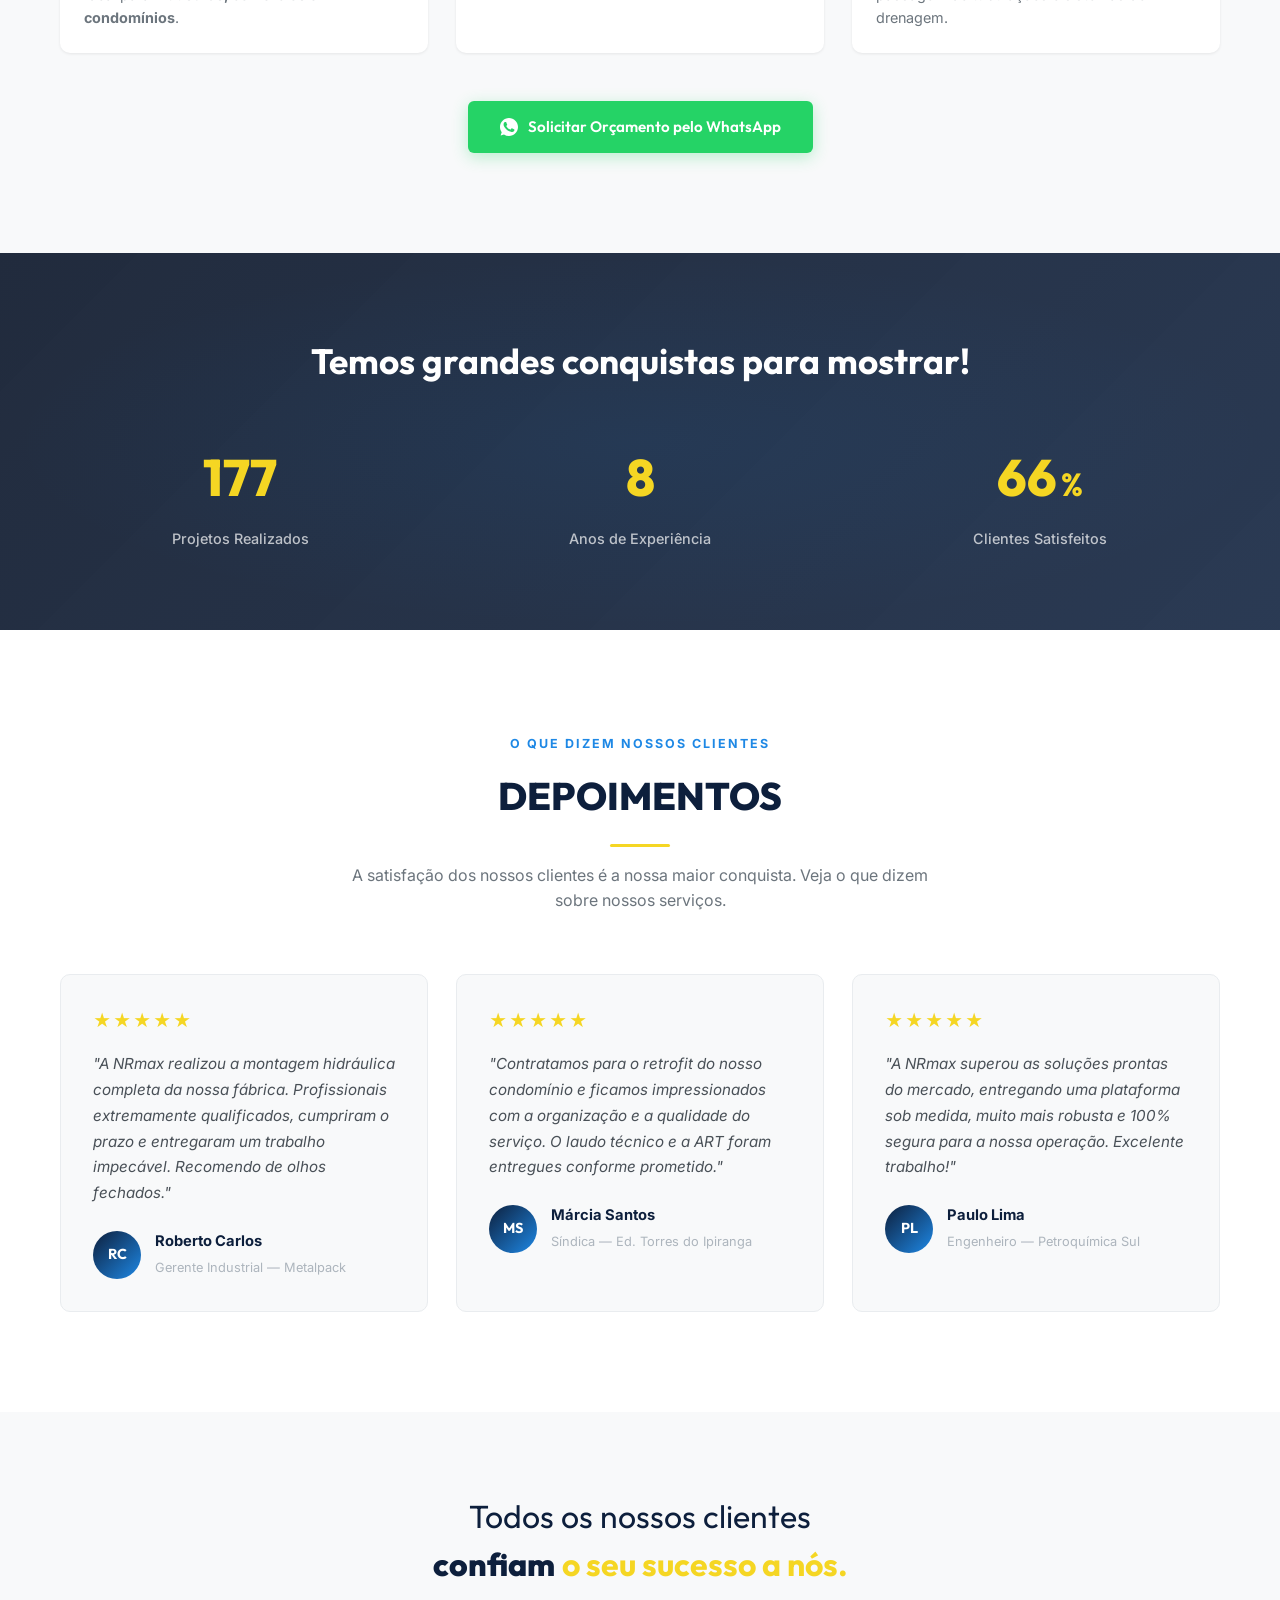
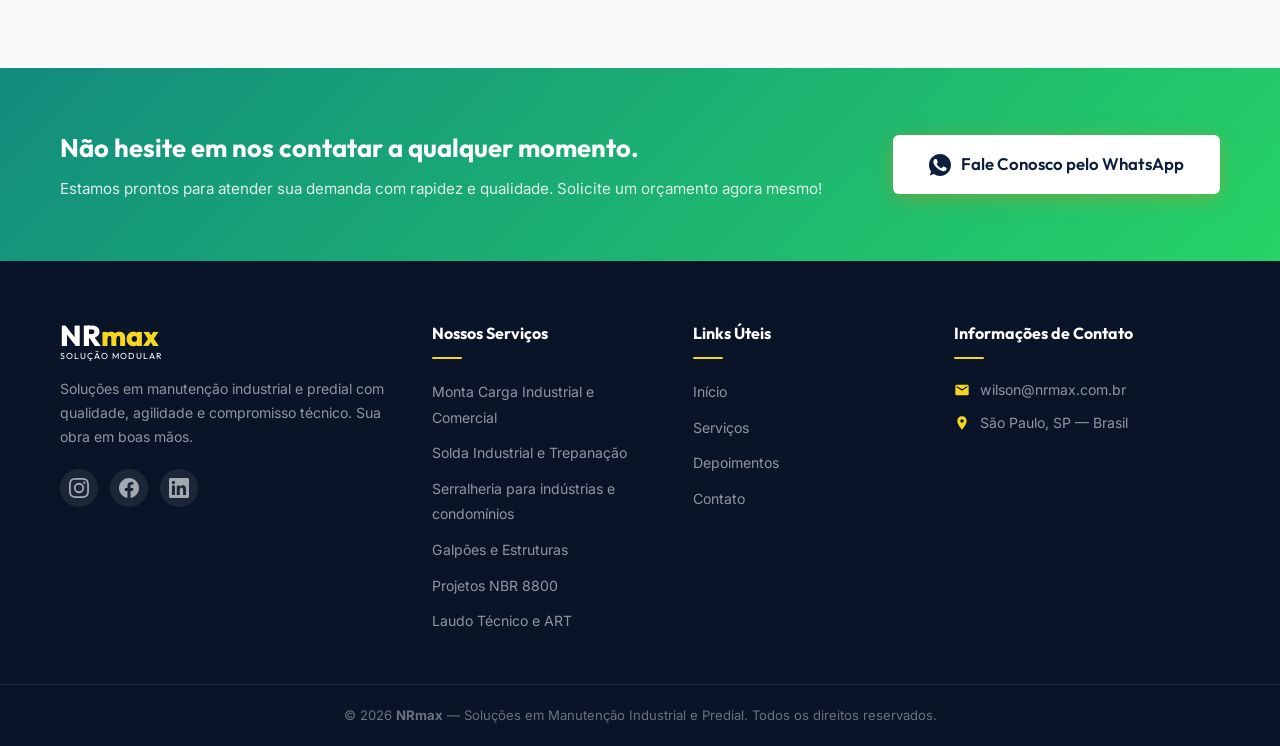
==== commit 57ab114c: "fix: telefone schema e links quebrados removidos do footer" ====
--- a/index.html
+++ b/index.html
@@ -38,7 +38,7 @@
         "addressRegion": "SP",
         "addressCountry": "BR"
       },
-      "telephone": "+55-11-999999999",
+      "telephone": "+55-11-99627-2376",
       "url": "https://nrmax.com.br/",
       "priceRange": "$$"
     }
@@ -385,8 +385,7 @@
                 <h4>Links Úteis</h4>
                 <ul>
                     <li><a href="#home">Início</a></li>
-                    <li><a href="#sobre">Sobre Nós</a></li>
-                    <li><a href="#projetos">Projetos</a></li>
+                    <li><a href="#servicos">Serviços</a></li>
                     <li><a href="#depoimentos">Depoimentos</a></li>
                     <li><a href="#contato">Contato</a></li>
                 </ul>
--- a/styles.css
+++ b/styles.css
@@ -651,6 +651,7 @@
     width: 100%;
     height: 100%;
     object-fit: cover;
+    object-position: center 60%;
     transition: transform .5s ease;
 }
 
